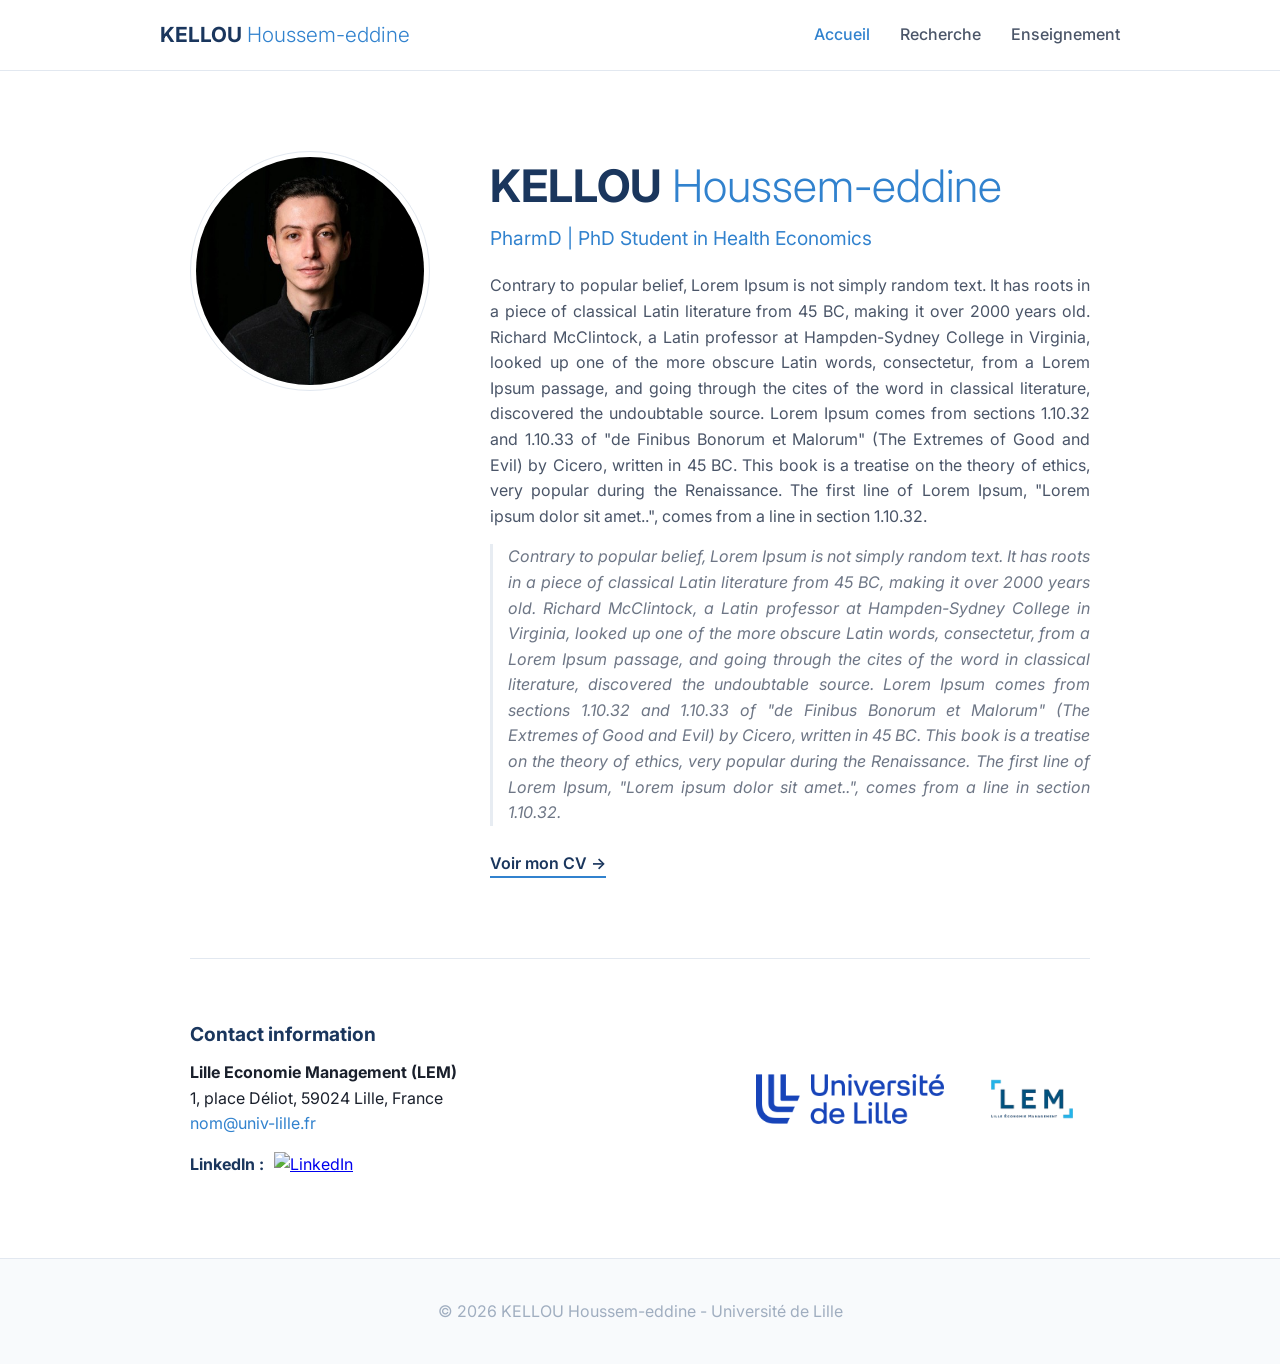
==== index.html @ 93b6d46b "mise en marche du siteweb" ====
<!DOCTYPE html>
<html lang="fr">
<head>
    <meta charset="UTF-8">
    <meta name="viewport" content="width=device-width, initial-scale=1.0">
    <title>KELLOU Houssem-eddine</title>
    <link rel="stylesheet" href="css/style.css">
    <link href="https://fonts.googleapis.com/css2?family=Inter:wght@300;400;600&display=swap" rel="stylesheet">
</head>
<body>

    <header>
        <nav class="navbar">
            <div class="logo">KELLOU <span>Houssem-eddine</span></div>
            <ul class="nav-links">
                <li><a href="index.html" class="active">Accueil</a></li>
                <li><a href="#">Recherche</a></li>
                <li><a href="#">Enseignement</a></li>
            </ul>
            <div class="burger">
                <div class="line1">Contrary to popular belief, Lorem Ipsum is not simply random text.
                It has roots in a piece of classical Latin literature from 45 BC, making it over 2000 years old. Richard McClintock,
                a Latin professor at Hampden-Sydney College in Virginia, looked up one of the more obscure Latin words,</div>
                <div class="line2"> a Latin professor at Hampden-Sydney College in Virginia, looked up one of the more obscure Latin words,
                consectetur, from a Lorem Ipsum passage, and going through the cites of the word in classical literature,
                discovered the undoubtab</div>
                <div class="line3">very popular during the Renaissance. The first line of Lorem Ipsum, "Lorem ipsum dolor sit amet..", 
                comes from a line in section 1.10.32.</div>
            </div>
        </nav>
    </header>

<main>
    <section class="about">
        <img src="assets/Houssem.jpg" alt="KELLOU Houssem-eddine" class="profile-pic">
        <div class="intro">
            <h1>KELLOU <span>Houssem-eddine</span></h1>
            <p class="role">PharmD | PhD Student in Health Economics</p>
            <p class="text">
                Contrary to popular belief, Lorem Ipsum is not simply random text.
                It has roots in a piece of classical Latin literature from 45 BC, making it over 2000 years old. Richard McClintock,
                a Latin professor at Hampden-Sydney College in Virginia, looked up one of the more obscure Latin words,
                consectetur, from a Lorem Ipsum passage, and going through the cites of the word in classical literature,
                discovered the undoubtable source. Lorem Ipsum comes from sections 1.10.32 and 1.10.33 of "de Finibus Bonorum et Malorum" 
                (The Extremes of Good and Evil) by Cicero, written in 45 BC. This book is a treatise on the theory of ethics, 
                very popular during the Renaissance. The first line of Lorem Ipsum, "Lorem ipsum dolor sit amet..", 
                comes from a line in section 1.10.32.
            </p>
            <p class="text italic">
                Contrary to popular belief, Lorem Ipsum is not simply random text.
                It has roots in a piece of classical Latin literature from 45 BC, making it over 2000 years old. Richard McClintock,
                a Latin professor at Hampden-Sydney College in Virginia, looked up one of the more obscure Latin words,
                consectetur, from a Lorem Ipsum passage, and going through the cites of the word in classical literature,
                discovered the undoubtable source. Lorem Ipsum comes from sections 1.10.32 and 1.10.33 of "de Finibus Bonorum et Malorum" 
                (The Extremes of Good and Evil) by Cicero, written in 45 BC. This book is a treatise on the theory of ethics, 
                very popular during the Renaissance. The first line of Lorem Ipsum, "Lorem ipsum dolor sit amet..", 
                comes from a line in section 1.10.32.
            </p>
            <a href="assets/cv.pdf" class="cv-link">Voir mon CV →</a>
        </div>
    </section>

    <section class="contact">
        <div class="info">
            <div class="contact-header">
                <h3>Contact information</h3>
            </div>
            <p><strong>Lille Economie Management (LEM)</strong></p>
            <p>1, place Déliot, 59024 Lille, France</p>
            <a href="mailto:nom@univ-lille.fr" class="email-link">nom@univ-lille.fr</a>
            
            <div class="socials">
                <h3>LinkedIn :</h3>
                <a href="https://www.linkedin.com/in/TON_PROFIL" target="_blank" class="linkedin-icon">
                    <img src="https://cdn-icons-png.flaticon.com/512/174/174857.png" alt="LinkedIn">
                </a>
            </div>
        </div>

        <div class="logos">
            <img src="assets/logo-universite-lille.png" alt="Logo Univ">
            <img src="assets/LEM_logo-removebg-preview.png" alt="Logo Labo">
        </div>
    </section>
</main> 

    <footer>
        <p>&copy; 2026 KELLOU Houssem-eddine - Université de Lille</p>
    </footer>

    <script src="js/script.js"></script>
</body>
</html>
---- css/style.css ----
:root {
    --univ-blue: #1a365d;
    --soft-blue: #3182ce;
    --text-main: #1a202c;
    --text-muted: #4a5568;
    --border: #e2e8f0;
}

* {
    margin: 0;
    padding: 0;
    box-sizing: border-box;
}

body {
    font-family: 'Inter', sans-serif;
    color: var(--text-main);
    line-height: 1.6;
    display: flex;
    flex-direction: column;
    min-height: 100vh;
}

header {
    background: white;
    border-bottom: 1px solid var(--border);
    position: sticky;
    top: 0;
    z-index: 1000;
}

.navbar {
    max-width: 1000px;
    margin: 0 auto;
    height: 70px;
    display: flex;
    justify-content: space-between;
    align-items: center;
    padding: 0 20px;
}

.logo {
    font-size: 1.3rem;
    font-weight: 700;
    color: var(--univ-blue);
    text-decoration: none;
}

.logo span { color: var(--soft-blue); font-weight: 300; }

.nav-links {
    display: flex;
    list-style: none;
    gap: 30px;
}

.nav-links a {
    text-decoration: none;
    color: var(--text-muted);
    font-weight: 500;
    transition: 0.2s;
}

.nav-links a:hover, .nav-links a.active { color: var(--soft-blue); }

.burger { display: none; cursor: pointer; }

.burger div {
    width: 25px;
    height: 3px;
    background-color: var(--univ-blue);
    margin: 5px;
    transition: all 0.3s ease;
}

main {
    display: grid;
    grid-template-columns: 1fr minmax(auto, 900px) 1fr;
    padding: 80px 20px;
    flex: 1;
}

main > * { grid-column: 2; }

.about {
    display: flex;
    gap: 60px;
    margin-bottom: 80px;
}

.profile-pic {
    width: 240px;
    height: 240px;
    border-radius: 50%;
    border: 1px solid var(--border);
    padding: 5px;
    object-fit: cover;
    flex-shrink: 0;
}

.intro h1 { font-size: 2.8rem; color: var(--univ-blue); }
.intro h1 span { color: var(--soft-blue); font-weight: 300; }
.role { font-size: 1.2rem; color: var(--soft-blue); margin-bottom: 20px; }
.text { margin-bottom: 15px; color: var(--text-muted); text-align: justify; }
.italic { font-style: italic; opacity: 0.8; border-left: 3px solid var(--border); padding-left: 15px; }

.cv-link {
    display: inline-block;
    margin-top: 10px;
    color: var(--univ-blue);
    text-decoration: none;
    font-weight: 600;
    border-bottom: 2px solid var(--soft-blue);
}

.contact {
    display: flex;
    justify-content: space-between;
    padding-top: 60px;
    border-top: 1px solid var(--border);
}

.info h3 { font-size: 1.2rem; color: var(--univ-blue); margin-bottom: 10px; }
.email-link { color: var(--soft-blue); text-decoration: none; }

.socials { display: flex; align-items: center; gap: 10px; margin-top: 15px; }
.socials h3 { font-size: 1rem; margin: 0; }
.linkedin-icon img { height: 20px; transition: 0.3s; }
.linkedin-icon:hover img { transform: scale(1.2); }

.logos { display: flex; align-items: center; gap: 30px; }
.logos img { height: 50px; transition: 0.3s; }
.logos img:hover { transform: scale(1.1); }

footer {
    text-align: center;
    padding: 40px;
    background: #f8fafc;
    border-top: 1px solid var(--border);
    color: #a0aec0;
}

@media (max-width: 850px) {
    main { grid-template-columns: 1fr; }
    main > * { grid-column: 1; }
    .about { flex-direction: column; align-items: center; text-align: center; }
    .contact { flex-direction: column; align-items: center; gap: 40px; text-align: center; }
    
    .burger { display: block; }
    .nav-links {
        position: absolute; right: 0; top: 70px; height: 92vh; width: 60%;
        background: white; flex-direction: column; align-items: center;
        padding-top: 50px; transform: translateX(100%); transition: 0.5s;
        box-shadow: -10px 0 20px rgba(0,0,0,0.05);
    }
    .nav-active { transform: translateX(0); }
    .toggle .line1 { transform: rotate(-45deg) translate(-5px, 6px); }
    .toggle .line2 { opacity: 0; }
    .toggle .line3 { transform: rotate(45deg) translate(-5px, -6px); }
}
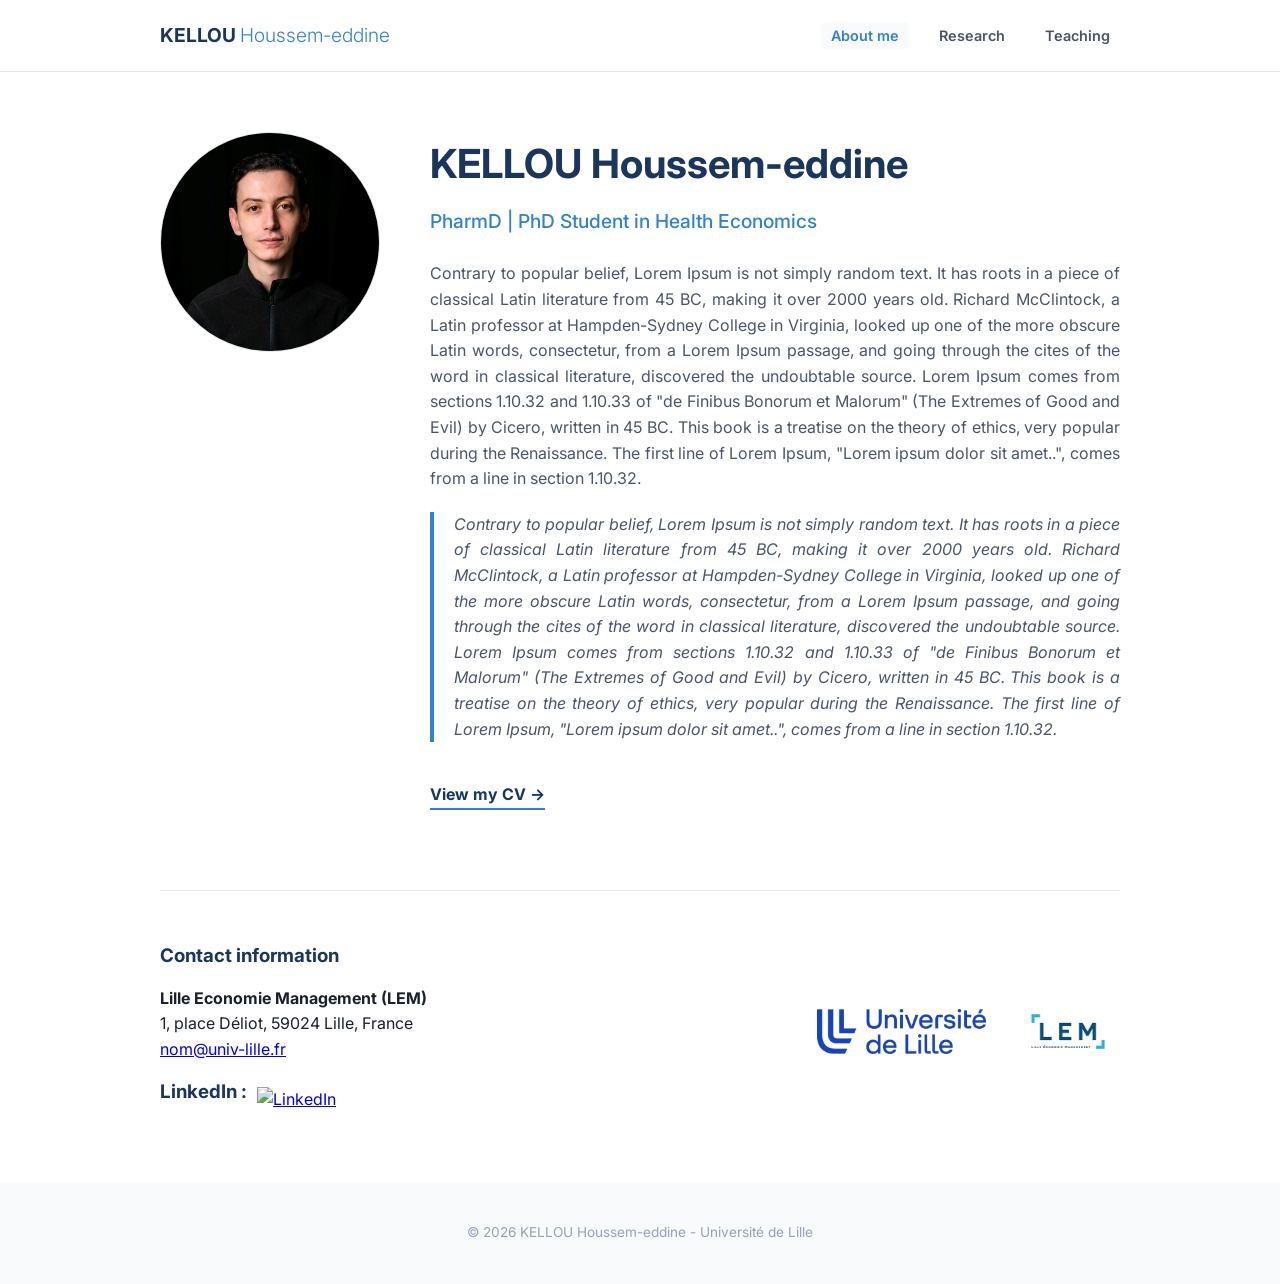
==== commit e4c08891: "feat : version without js" ====
--- a/index.html
+++ b/index.html
@@ -13,19 +13,14 @@
         <nav class="navbar">
             <div class="logo">KELLOU <span>Houssem-eddine</span></div>
             <ul class="nav-links">
-                <li><a href="index.html" class="active">Accueil</a></li>
-                <li><a href="#">Recherche</a></li>
-                <li><a href="#">Enseignement</a></li>
+                <li><a href="index.html" class="active">About me</a></li>
+                <li><a href="#">Research</a></li>
+                <li><a href="#">Teaching</a></li>
             </ul>
             <div class="burger">
-                <div class="line1">Contrary to popular belief, Lorem Ipsum is not simply random text.
-                It has roots in a piece of classical Latin literature from 45 BC, making it over 2000 years old. Richard McClintock,
-                a Latin professor at Hampden-Sydney College in Virginia, looked up one of the more obscure Latin words,</div>
-                <div class="line2"> a Latin professor at Hampden-Sydney College in Virginia, looked up one of the more obscure Latin words,
-                consectetur, from a Lorem Ipsum passage, and going through the cites of the word in classical literature,
-                discovered the undoubtab</div>
-                <div class="line3">very popular during the Renaissance. The first line of Lorem Ipsum, "Lorem ipsum dolor sit amet..", 
-                comes from a line in section 1.10.32.</div>
+                <div class="line1"></div>
+                <div class="line2"></div>
+                <div class="line3"></div>
             </div>
         </nav>
     </header>
@@ -56,7 +51,7 @@
                 very popular during the Renaissance. The first line of Lorem Ipsum, "Lorem ipsum dolor sit amet..", 
                 comes from a line in section 1.10.32.
             </p>
-            <a href="assets/cv.pdf" class="cv-link">Voir mon CV →</a>
+            <a href="assets/cv.pdf" class="cv-link">View my CV →</a>
         </div>
     </section>
 
--- a/css/style.css
+++ b/css/style.css
@@ -1,49 +1,43 @@
+/* --- VARIABLES --- */
 :root {
     --univ-blue: #1a365d;
     --soft-blue: #3182ce;
     --text-main: #1a202c;
     --text-muted: #4a5568;
     --border: #e2e8f0;
+    --bg-light: #f8fafc;
 }
 
-* {
-    margin: 0;
-    padding: 0;
-    box-sizing: border-box;
-}
+/* --- RESET & BASE --- */
+* { margin: 0; padding: 0; box-sizing: border-box; }
 
 body {
     font-family: 'Inter', sans-serif;
     color: var(--text-main);
     line-height: 1.6;
-    display: flex;
-    flex-direction: column;
-    min-height: 100vh;
+    background: white;
 }
 
+/* --- NAVIGATION SIMPLE & PROPRE --- */
 header {
+    border-bottom: 1px solid var(--border);
     background: white;
-    border-bottom: 1px solid var(--border);
-    position: sticky;
-    top: 0;
-    z-index: 1000;
 }
 
 .navbar {
     max-width: 1000px;
     margin: 0 auto;
-    height: 70px;
+    padding: 20px;
     display: flex;
     justify-content: space-between;
     align-items: center;
-    padding: 0 20px;
 }
 
-.logo {
-    font-size: 1.3rem;
-    font-weight: 700;
-    color: var(--univ-blue);
-    text-decoration: none;
+.logo { 
+    font-weight: 700; 
+    color: var(--univ-blue); 
+    text-decoration: none; 
+    font-size: 1.2rem; 
 }
 
 .logo span { color: var(--soft-blue); font-weight: 300; }
@@ -51,110 +45,123 @@
 .nav-links {
     display: flex;
     list-style: none;
-    gap: 30px;
+    gap: 20px;
 }
 
 .nav-links a {
     text-decoration: none;
     color: var(--text-muted);
-    font-weight: 500;
+    font-size: 0.9rem;
+    font-weight: 600;
+    padding: 5px 10px;
+    border-radius: 5px;
     transition: 0.2s;
 }
 
-.nav-links a:hover, .nav-links a.active { color: var(--soft-blue); }
-
-.burger { display: none; cursor: pointer; }
-
-.burger div {
-    width: 25px;
-    height: 3px;
-    background-color: var(--univ-blue);
-    margin: 5px;
-    transition: all 0.3s ease;
+.nav-links a:hover, .nav-links a.active {
+    background: var(--bg-light);
+    color: var(--soft-blue);
 }
 
+/* Cache le bouton burger inutile maintenant */
+.burger { display: none; }
+
+/* --- CONTENU PRINCIPAL --- */
 main {
-    display: grid;
-    grid-template-columns: 1fr minmax(auto, 900px) 1fr;
-    padding: 80px 20px;
-    flex: 1;
+    max-width: 1000px;
+    margin: 0 auto;
+    padding: 60px 20px;
 }
-
-main > * { grid-column: 2; }
 
 .about {
     display: flex;
-    gap: 60px;
+    gap: 50px;
+    align-items: flex-start;
     margin-bottom: 80px;
 }
 
 .profile-pic {
-    width: 240px;
-    height: 240px;
+    width: 220px;
+    height: 220px;
     border-radius: 50%;
+    object-fit: cover;
     border: 1px solid var(--border);
-    padding: 5px;
-    object-fit: cover;
     flex-shrink: 0;
 }
 
-.intro h1 { font-size: 2.8rem; color: var(--univ-blue); }
-.intro h1 span { color: var(--soft-blue); font-weight: 300; }
-.role { font-size: 1.2rem; color: var(--soft-blue); margin-bottom: 20px; }
-.text { margin-bottom: 15px; color: var(--text-muted); text-align: justify; }
-.italic { font-style: italic; opacity: 0.8; border-left: 3px solid var(--border); padding-left: 15px; }
+.intro h1 { font-size: 2.5rem; color: var(--univ-blue); margin-bottom: 10px; }
+.role { color: var(--soft-blue); font-weight: 500; font-size: 1.2rem; margin-bottom: 25px; }
+.text { margin-bottom: 20px; text-align: justify; color: var(--text-muted); }
+.italic { 
+    font-style: italic; 
+    border-left: 4px solid var(--soft-blue); 
+    padding-left: 20px; 
+    color: var(--text-muted);
+}
 
 .cv-link {
     display: inline-block;
-    margin-top: 10px;
+    margin-top: 20px;
     color: var(--univ-blue);
+    font-weight: 700;
     text-decoration: none;
-    font-weight: 600;
     border-bottom: 2px solid var(--soft-blue);
 }
 
+/* --- SECTION CONTACT --- */
 .contact {
+    border-top: 1px solid var(--border);
+    padding-top: 50px;
     display: flex;
     justify-content: space-between;
-    padding-top: 60px;
-    border-top: 1px solid var(--border);
+    gap: 40px;
 }
 
-.info h3 { font-size: 1.2rem; color: var(--univ-blue); margin-bottom: 10px; }
-.email-link { color: var(--soft-blue); text-decoration: none; }
+.info h3 { margin-bottom: 15px; color: var(--univ-blue); }
+.socials { display: flex; align-items: center; gap: 10px; margin-top: 15px; }
+.socials img { height: 20px; }
 
-.socials { display: flex; align-items: center; gap: 10px; margin-top: 15px; }
-.socials h3 { font-size: 1rem; margin: 0; }
-.linkedin-icon img { height: 20px; transition: 0.3s; }
-.linkedin-icon:hover img { transform: scale(1.2); }
+.logos { display: flex; gap: 30px; align-items: center; }
+.logos img { height: 45px; }
 
-.logos { display: flex; align-items: center; gap: 30px; }
-.logos img { height: 50px; transition: 0.3s; }
-.logos img:hover { transform: scale(1.1); }
-
+/* --- FOOTER --- */
 footer {
     text-align: center;
     padding: 40px;
-    background: #f8fafc;
-    border-top: 1px solid var(--border);
-    color: #a0aec0;
+    background: var(--bg-light);
+    color: #94a3b8;
+    font-size: 0.85rem;
 }
 
-@media (max-width: 850px) {
-    main { grid-template-columns: 1fr; }
-    main > * { grid-column: 1; }
-    .about { flex-direction: column; align-items: center; text-align: center; }
-    .contact { flex-direction: column; align-items: center; gap: 40px; text-align: center; }
-    
-    .burger { display: block; }
+/* --- MOBILE (Design ultra-stable) --- */
+@media (max-width: 768px) {
+    .navbar {
+        flex-direction: column; /* Nom en haut, menu en dessous */
+        gap: 15px;
+    }
+
     .nav-links {
-        position: absolute; right: 0; top: 70px; height: 92vh; width: 60%;
-        background: white; flex-direction: column; align-items: center;
-        padding-top: 50px; transform: translateX(100%); transition: 0.5s;
-        box-shadow: -10px 0 20px rgba(0,0,0,0.05);
+        background: var(--bg-light);
+        padding: 5px;
+        border-radius: 8px;
+        width: 100%;
+        justify-content: center; /* Centre les liens sur mobile */
     }
-    .nav-active { transform: translateX(0); }
-    .toggle .line1 { transform: rotate(-45deg) translate(-5px, 6px); }
-    .toggle .line2 { opacity: 0; }
-    .toggle .line3 { transform: rotate(45deg) translate(-5px, -6px); }
+
+    .nav-links a {
+        font-size: 0.85rem;
+        padding: 8px 12px;
+    }
+
+    .about {
+        flex-direction: column;
+        align-items: center;
+        text-align: center;
+    }
+
+    .contact {
+        flex-direction: column;
+        text-align: center;
+        align-items: center;
+    }
 }
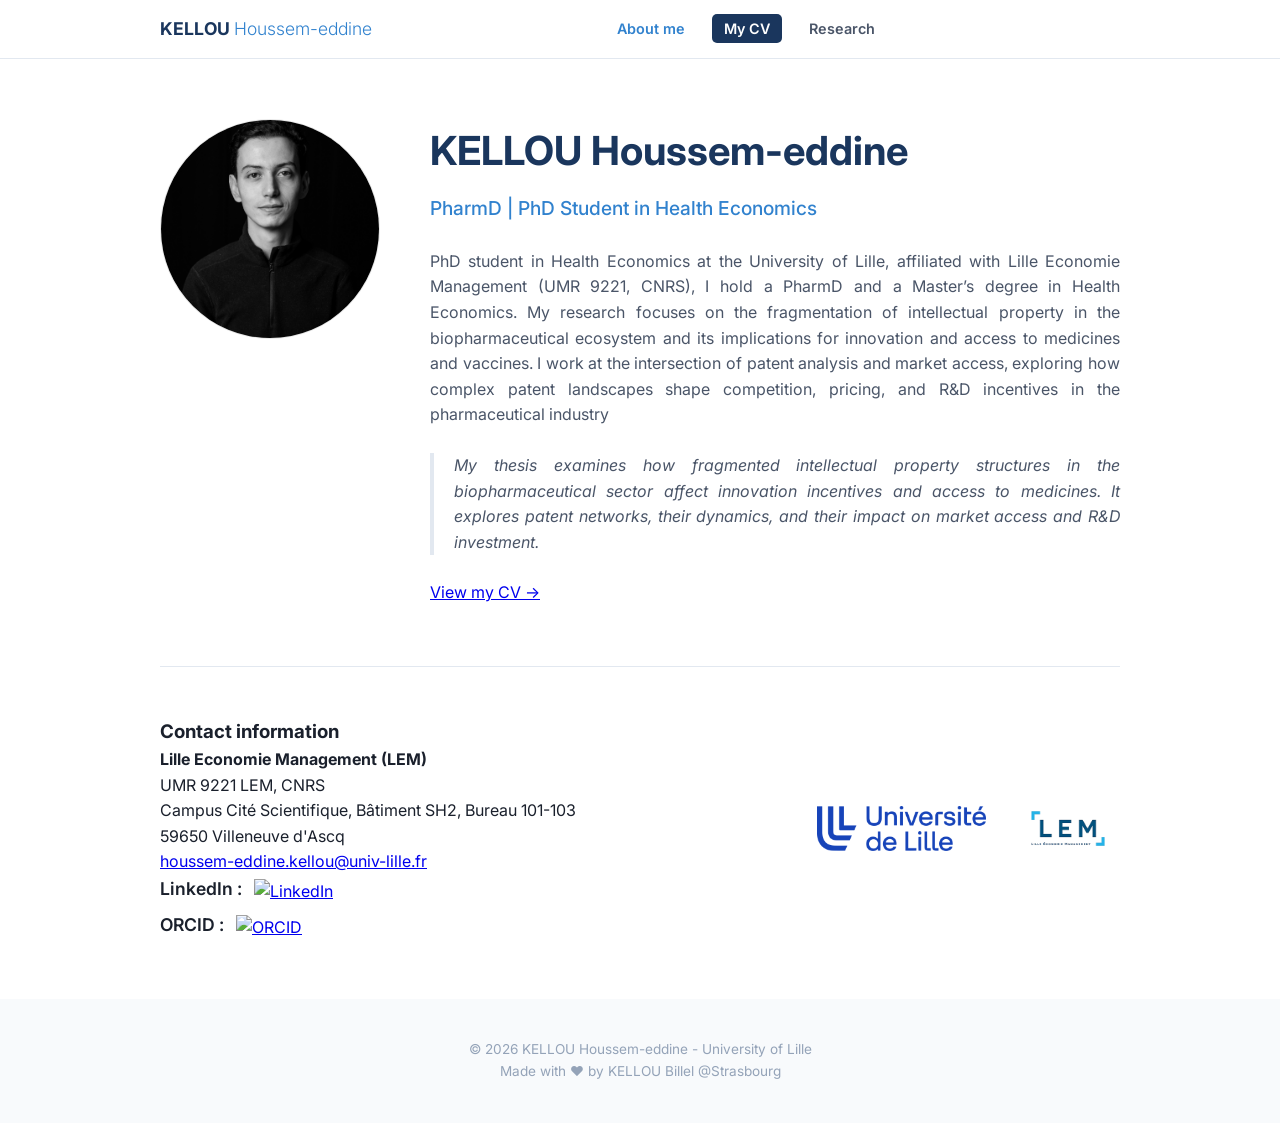
==== commit 3c8be21c: "feat : photo:hover noir et blanc/couleurs" ====
--- a/index.html
+++ b/index.html
@@ -14,8 +14,8 @@
             <div class="logo">KELLOU <span>Houssem-eddine</span></div>
             <ul class="nav-links">
                 <li><a href="index.html" class="active">About me</a></li>
+                <li><a href="assets/cv.pdf" class="cv-link">My CV</a></li>
                 <li><a href="#">Research</a></li>
-                <li><a href="#">Teaching</a></li>
             </ul>
             <div class="burger">
                 <div class="line1"></div>
@@ -27,29 +27,15 @@
 
 <main>
     <section class="about">
-        <img src="assets/Houssem.jpg" alt="KELLOU Houssem-eddine" class="profile-pic">
+        <img src="assets/FASEST38.4.jpg" alt="KELLOU Houssem-eddine" class="profile-pic">
         <div class="intro">
             <h1>KELLOU <span>Houssem-eddine</span></h1>
             <p class="role">PharmD | PhD Student in Health Economics</p>
             <p class="text">
-                Contrary to popular belief, Lorem Ipsum is not simply random text.
-                It has roots in a piece of classical Latin literature from 45 BC, making it over 2000 years old. Richard McClintock,
-                a Latin professor at Hampden-Sydney College in Virginia, looked up one of the more obscure Latin words,
-                consectetur, from a Lorem Ipsum passage, and going through the cites of the word in classical literature,
-                discovered the undoubtable source. Lorem Ipsum comes from sections 1.10.32 and 1.10.33 of "de Finibus Bonorum et Malorum" 
-                (The Extremes of Good and Evil) by Cicero, written in 45 BC. This book is a treatise on the theory of ethics, 
-                very popular during the Renaissance. The first line of Lorem Ipsum, "Lorem ipsum dolor sit amet..", 
-                comes from a line in section 1.10.32.
+                PhD student in Health Economics at the University of Lille, affiliated with Lille Economie Management (UMR 9221, CNRS), I hold a PharmD and a Master’s degree in Health Economics. My research focuses on the fragmentation of intellectual property in the biopharmaceutical ecosystem and its implications for innovation and access to medicines and vaccines. I work at the intersection of patent analysis and market access, exploring how complex patent landscapes shape competition, pricing, and R&D incentives in the pharmaceutical industry
             </p>
             <p class="text italic">
-                Contrary to popular belief, Lorem Ipsum is not simply random text.
-                It has roots in a piece of classical Latin literature from 45 BC, making it over 2000 years old. Richard McClintock,
-                a Latin professor at Hampden-Sydney College in Virginia, looked up one of the more obscure Latin words,
-                consectetur, from a Lorem Ipsum passage, and going through the cites of the word in classical literature,
-                discovered the undoubtable source. Lorem Ipsum comes from sections 1.10.32 and 1.10.33 of "de Finibus Bonorum et Malorum" 
-                (The Extremes of Good and Evil) by Cicero, written in 45 BC. This book is a treatise on the theory of ethics, 
-                very popular during the Renaissance. The first line of Lorem Ipsum, "Lorem ipsum dolor sit amet..", 
-                comes from a line in section 1.10.32.
+                My thesis examines how fragmented intellectual property structures in the biopharmaceutical sector affect innovation incentives and access to medicines. It explores patent networks, their dynamics, and their impact on market access and R&D investment.
             </p>
             <a href="assets/cv.pdf" class="cv-link">View my CV →</a>
         </div>
@@ -61,14 +47,27 @@
                 <h3>Contact information</h3>
             </div>
             <p><strong>Lille Economie Management (LEM)</strong></p>
-            <p>1, place Déliot, 59024 Lille, France</p>
-            <a href="mailto:nom@univ-lille.fr" class="email-link">nom@univ-lille.fr</a>
+            <p>UMR 9221 LEM, CNRS<br>
+                Campus Cité Scientifique, Bâtiment SH2, Bureau 101-103 <br>
+                59650 Villeneuve d'Ascq</p>
+            <a href="mailto:houssem-eddine.kellou@univ-lille.fr" class="email-link">houssem-eddine.kellou@univ-lille.fr</a>
             
-            <div class="socials">
-                <h3>LinkedIn :</h3>
-                <a href="https://www.linkedin.com/in/TON_PROFIL" target="_blank" class="linkedin-icon">
-                    <img src="https://cdn-icons-png.flaticon.com/512/174/174857.png" alt="LinkedIn">
-                </a>
+            <div class="social-links">
+    
+            <div class="social-item">
+                    <span class="social-label">LinkedIn :</span>
+                    <a href="https://www.linkedin.com/in/TON_PROFIL" target="_blank" class="linkedin-icon">
+                        <img src="https://cdn-icons-png.flaticon.com/512/174/174857.png" alt="LinkedIn">
+                    </a>
+                </div>
+
+                <div class="social-item">
+                    <span class="social-label">ORCID :</span>
+                    <a href="https://orcid.org/0000-0000-0000-0000" target="_blank" class="orcid-icon">
+                        <img src="https://orcid.org/assets/vectors/orcid.logo.icon.svg" alt="ORCID">
+                    </a>
+                </div>
+
             </div>
         </div>
 
@@ -80,7 +79,8 @@
 </main> 
 
     <footer>
-        <p>&copy; 2026 KELLOU Houssem-eddine - Université de Lille</p>
+        <p>&copy; 2026 KELLOU Houssem-eddine - University of Lille</p>
+        <p>Made with ❤️ by KELLOU Billel @Strasbourg</p>
     </footer>
 
     <script src="js/script.js"></script>
--- a/css/style.css
+++ b/css/style.css
@@ -1,4 +1,3 @@
-/* --- VARIABLES --- */
 :root {
     --univ-blue: #1a365d;
     --soft-blue: #3182ce;
@@ -8,7 +7,6 @@
     --bg-light: #f8fafc;
 }
 
-/* --- RESET & BASE --- */
 * { margin: 0; padding: 0; box-sizing: border-box; }
 
 body {
@@ -18,16 +16,16 @@
     background: white;
 }
 
-/* --- NAVIGATION SIMPLE & PROPRE --- */
 header {
     border-bottom: 1px solid var(--border);
     background: white;
+    padding: 15px 0;
 }
 
 .navbar {
     max-width: 1000px;
     margin: 0 auto;
-    padding: 20px;
+    padding: 0 20px;
     display: flex;
     justify-content: space-between;
     align-items: center;
@@ -37,7 +35,7 @@
     font-weight: 700; 
     color: var(--univ-blue); 
     text-decoration: none; 
-    font-size: 1.2rem; 
+    font-size: 1.1rem; 
 }
 
 .logo span { color: var(--soft-blue); font-weight: 300; }
@@ -45,7 +43,8 @@
 .nav-links {
     display: flex;
     list-style: none;
-    gap: 20px;
+    gap: 15px;
+    align-items: center;
 }
 
 .nav-links a {
@@ -53,20 +52,24 @@
     color: var(--text-muted);
     font-size: 0.9rem;
     font-weight: 600;
-    padding: 5px 10px;
-    border-radius: 5px;
+    padding: 6px 12px;
     transition: 0.2s;
 }
 
 .nav-links a:hover, .nav-links a.active {
-    background: var(--bg-light);
     color: var(--soft-blue);
 }
 
-/* Cache le bouton burger inutile maintenant */
-.burger { display: none; }
+.nav-links .cv-link {
+    background: var(--univ-blue);
+    color: white !important;
+    border-radius: 5px;
+}
 
-/* --- CONTENU PRINCIPAL --- */
+.nav-links .cv-link:hover {
+    background: var(--soft-blue);
+}
+
 main {
     max-width: 1000px;
     margin: 0 auto;
@@ -77,7 +80,7 @@
     display: flex;
     gap: 50px;
     align-items: flex-start;
-    margin-bottom: 80px;
+    margin-bottom: 60px;
 }
 
 .profile-pic {
@@ -87,28 +90,27 @@
     object-fit: cover;
     border: 1px solid var(--border);
     flex-shrink: 0;
+    filter: grayscale(100%);
+    transition: filter 0.5s ease-in-out, transform 0.3s ease;
+}
+
+.profile-pic:hover {
+    filter: grayscale(0%);
+    transform: scale(1.03); 
 }
 
 .intro h1 { font-size: 2.5rem; color: var(--univ-blue); margin-bottom: 10px; }
 .role { color: var(--soft-blue); font-weight: 500; font-size: 1.2rem; margin-bottom: 25px; }
 .text { margin-bottom: 20px; text-align: justify; color: var(--text-muted); }
-.italic { 
-    font-style: italic; 
-    border-left: 4px solid var(--soft-blue); 
-    padding-left: 20px; 
-    color: var(--text-muted);
+
+.text.italic {
+    font-style: italic;
+    border-left: 4px solid var(--border); 
+    padding-left: 20px;                  
+    margin: 25px 0;
+    display: block;                      
 }
 
-.cv-link {
-    display: inline-block;
-    margin-top: 20px;
-    color: var(--univ-blue);
-    font-weight: 700;
-    text-decoration: none;
-    border-bottom: 2px solid var(--soft-blue);
-}
-
-/* --- SECTION CONTACT --- */
 .contact {
     border-top: 1px solid var(--border);
     padding-top: 50px;
@@ -117,14 +119,41 @@
     gap: 40px;
 }
 
-.info h3 { margin-bottom: 15px; color: var(--univ-blue); }
-.socials { display: flex; align-items: center; gap: 10px; margin-top: 15px; }
-.socials img { height: 20px; }
+.social-links {
+    display: flex;
+    flex-direction: column;
+    gap: 8px;
+}
+
+.social-item {
+    display: flex;
+    align-items: center;
+    gap: 12px;
+}
+
+.social-label {
+    font-size: 1.1rem;
+    font-weight: 600;
+    color: var(--text-main);
+    min-width: 40px;
+}
+
+.linkedin-icon img, 
+.orcid-icon img {
+    height: 20px;
+    width: auto;
+    display: block;
+    transition: transform 0.3s ease;
+}
+
+.linkedin-icon:hover img, 
+.orcid-icon:hover img {
+    transform: scale(1.15);
+}
 
 .logos { display: flex; gap: 30px; align-items: center; }
 .logos img { height: 45px; }
 
-/* --- FOOTER --- */
 footer {
     text-align: center;
     padding: 40px;
@@ -133,24 +162,22 @@
     font-size: 0.85rem;
 }
 
-/* --- MOBILE (Design ultra-stable) --- */
 @media (max-width: 768px) {
     .navbar {
-        flex-direction: column; /* Nom en haut, menu en dessous */
+        flex-direction: column;
+        text-align: center;
         gap: 15px;
     }
 
     .nav-links {
-        background: var(--bg-light);
-        padding: 5px;
-        border-radius: 8px;
-        width: 100%;
-        justify-content: center; /* Centre les liens sur mobile */
+        flex-wrap: wrap;
+        justify-content: center;
+        gap: 5px;
     }
 
     .nav-links a {
-        font-size: 0.85rem;
-        padding: 8px 12px;
+        font-size: 0.8rem;
+        padding: 5px 8px;
     }
 
     .about {
@@ -161,7 +188,10 @@
 
     .contact {
         flex-direction: column;
-        text-align: center;
         align-items: center;
     }
+    
+    .social-item {
+        justify-content: center;
+    }
 }
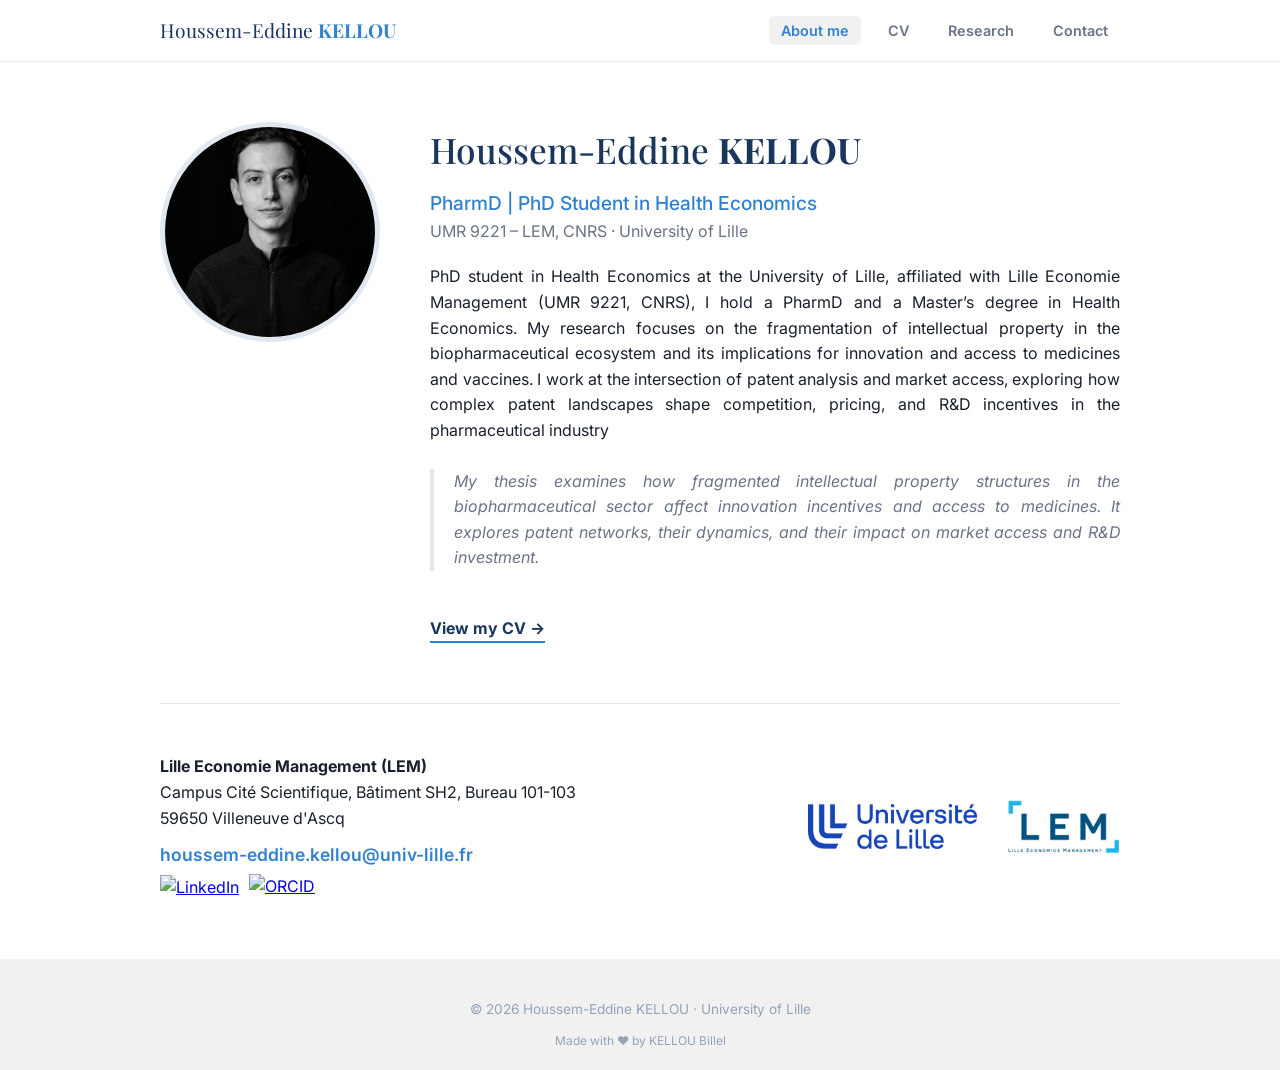
==== commit 59949ce6: "fix: about me page" ====
--- a/index.html
+++ b/index.html
@@ -11,26 +11,25 @@
 
     <header>
         <nav class="navbar">
-            <div class="logo">KELLOU <span>Houssem-eddine</span></div>
+            <div class="logo">Houssem-Eddine <span>KELLOU</span></div>
             <ul class="nav-links">
                 <li><a href="index.html" class="active">About me</a></li>
-                <li><a href="assets/cv.pdf" class="cv-link">My CV</a></li>
+                <li><a href="assets/cv.pdf">CV</a></li>
                 <li><a href="#">Research</a></li>
+                <li><a href="#">Contact</a></li>
             </ul>
-            <div class="burger">
-                <div class="line1"></div>
-                <div class="line2"></div>
-                <div class="line3"></div>
-            </div>
         </nav>
     </header>
 
 <main>
     <section class="about">
-        <img src="assets/FASEST38.4.jpg" alt="KELLOU Houssem-eddine" class="profile-pic">
+        <div class="profile-pic">
+            <img src="assets/FASEST38.4.jpg" alt="KELLOU Houssem-eddine" />
+        </div>
         <div class="intro">
-            <h1>KELLOU <span>Houssem-eddine</span></h1>
+            <h1>Houssem-Eddine <span>KELLOU</span></h1>
             <p class="role">PharmD | PhD Student in Health Economics</p>
+            <p class="affiliation">UMR 9221 – LEM, CNRS · University of Lille</p>
             <p class="text">
                 PhD student in Health Economics at the University of Lille, affiliated with Lille Economie Management (UMR 9221, CNRS), I hold a PharmD and a Master’s degree in Health Economics. My research focuses on the fragmentation of intellectual property in the biopharmaceutical ecosystem and its implications for innovation and access to medicines and vaccines. I work at the intersection of patent analysis and market access, exploring how complex patent landscapes shape competition, pricing, and R&D incentives in the pharmaceutical industry
             </p>
@@ -43,44 +42,38 @@
 
     <section class="contact">
         <div class="info">
-            <div class="contact-header">
-                <h3>Contact information</h3>
+            <div class="address">
+                <p><strong>Lille Economie Management (LEM)</strong></p>
+                <p>Campus Cité Scientifique, Bâtiment SH2, Bureau 101-103 <br>
+                    59650 Villeneuve d'Ascq
+                </p>
             </div>
-            <p><strong>Lille Economie Management (LEM)</strong></p>
-            <p>UMR 9221 LEM, CNRS<br>
-                Campus Cité Scientifique, Bâtiment SH2, Bureau 101-103 <br>
-                59650 Villeneuve d'Ascq</p>
+
             <a href="mailto:houssem-eddine.kellou@univ-lille.fr" class="email-link">houssem-eddine.kellou@univ-lille.fr</a>
             
             <div class="social-links">
-    
-            <div class="social-item">
-                    <span class="social-label">LinkedIn :</span>
-                    <a href="https://www.linkedin.com/in/TON_PROFIL" target="_blank" class="linkedin-icon">
-                        <img src="https://cdn-icons-png.flaticon.com/512/174/174857.png" alt="LinkedIn">
-                    </a>
-                </div>
 
-                <div class="social-item">
-                    <span class="social-label">ORCID :</span>
-                    <a href="https://orcid.org/0000-0000-0000-0000" target="_blank" class="orcid-icon">
-                        <img src="https://orcid.org/assets/vectors/orcid.logo.icon.svg" alt="ORCID">
-                    </a>
-                </div>
+                <a class="social-item linkedin-icon" href="https://www.linkedin.com/in/TON_PROFIL" target="_blank">
+                    <img src="https://cdn-icons-png.flaticon.com/512/174/174857.png" alt="LinkedIn">
+                </a>
+
+                <a class="social-item orcid-icon" href="https://orcid.org/0000-0000-0000-0000" target="_blank">
+                    <img src="https://orcid.org/assets/vectors/orcid.logo.icon.svg" alt="ORCID">
+                </a>
 
             </div>
         </div>
 
         <div class="logos">
-            <img src="assets/logo-universite-lille.png" alt="Logo Univ">
-            <img src="assets/LEM_logo-removebg-preview.png" alt="Logo Labo">
+            <img class="univ-logo" src="assets/logo-universite-lille.png" alt="Logo Univ">
+            <img class="lem-logo" src="assets/LEM_logo.png" alt="Logo Labo">
         </div>
     </section>
 </main> 
 
     <footer>
-        <p>&copy; 2026 KELLOU Houssem-eddine - University of Lille</p>
-        <p>Made with ❤️ by KELLOU Billel @Strasbourg</p>
+        <p>&copy; 2026 Houssem-Eddine KELLOU · University of Lille</p>
+        <p class="made-with">Made with ❤️ by KELLOU Billel</p>
     </footer>
 
     <script src="js/script.js"></script>
--- a/css/style.css
+++ b/css/style.css
@@ -1,10 +1,12 @@
+@import url('https://fonts.googleapis.com/css2?family=Playfair+Display:ital,wght@0,400..900;1,400..900&display=swap');
+
 :root {
     --univ-blue: #1a365d;
     --soft-blue: #3182ce;
     --text-main: #1a202c;
-    --text-muted: #4a5568;
+    --text-muted: #6b7386;
     --border: #e2e8f0;
-    --bg-light: #f8fafc;
+    --bg-light: #f1f1f1;
 }
 
 * { margin: 0; padding: 0; box-sizing: border-box; }
@@ -31,14 +33,14 @@
     align-items: center;
 }
 
-.logo { 
-    font-weight: 700; 
+.logo {
+    font-family: "Playfair Display", serif;
     color: var(--univ-blue); 
     text-decoration: none; 
-    font-size: 1.1rem; 
-}
-
-.logo span { color: var(--soft-blue); font-weight: 300; }
+    font-size: 1.2rem;
+}
+
+.logo span { color: var(--soft-blue); font-weight: 700; }
 
 .nav-links {
     display: flex;
@@ -54,20 +56,16 @@
     font-weight: 600;
     padding: 6px 12px;
     transition: 0.2s;
+    border-radius: 5px;
 }
 
 .nav-links a:hover, .nav-links a.active {
     color: var(--soft-blue);
 }
 
-.nav-links .cv-link {
-    background: var(--univ-blue);
-    color: white !important;
-    border-radius: 5px;
-}
-
-.nav-links .cv-link:hover {
-    background: var(--soft-blue);
+.nav-links a.active {
+    background: var(--bg-light);
+    color: var(--soft-blue);
 }
 
 main {
@@ -88,22 +86,36 @@
     height: 220px;
     border-radius: 50%;
     object-fit: cover;
-    border: 1px solid var(--border);
+    border: 5px solid var(--border);
     flex-shrink: 0;
+    transition: transform 0.3s ease;
+}
+
+.profile-pic img {
+    width: 100%;
+    height: 100%;
+    object-fit: cover;
+    border-radius: 50%;
     filter: grayscale(100%);
-    transition: filter 0.5s ease-in-out, transform 0.3s ease;
+    transition: filter 0.5s ease-in-out;
+}
+
+.profile-pic:hover img {
+    filter: grayscale(0%);
 }
 
 .profile-pic:hover {
-    filter: grayscale(0%);
     transform: scale(1.03); 
 }
 
-.intro h1 { font-size: 2.5rem; color: var(--univ-blue); margin-bottom: 10px; }
-.role { color: var(--soft-blue); font-weight: 500; font-size: 1.2rem; margin-bottom: 25px; }
-.text { margin-bottom: 20px; text-align: justify; color: var(--text-muted); }
+.intro h1 { font-family: "Playfair Display", serif; font-weight: 500; font-size: 2.2rem; color: var(--univ-blue); margin-bottom: 10px; }
+.intro span { color: var(--univ-blue); font-weight: 700; }
+.role { color: var(--soft-blue); font-weight: 500; font-size: 1.2rem; }
+.affiliation { font-size: 1rem; color: var(--text-muted); margin-bottom: 20px; }
+.text { margin-bottom: 20px; text-align: justify; color: var(--text-main); }
 
 .text.italic {
+    color: var(--text-muted);
     font-style: italic;
     border-left: 4px solid var(--border); 
     padding-left: 20px;                  
@@ -111,6 +123,15 @@
     display: block;                      
 }
 
+.cv-link {
+    display: inline-block;
+    margin-top: 20px;
+    color: var(--univ-blue);
+    font-weight: 700;
+    text-decoration: none;
+    border-bottom: 2px solid var(--soft-blue);
+}
+
 .contact {
     border-top: 1px solid var(--border);
     padding-top: 50px;
@@ -119,47 +140,56 @@
     gap: 40px;
 }
 
+.address {
+    margin-bottom: 10px;
+}
+
+.email-link {
+    color: var(--soft-blue);
+    font-weight: 600;
+    text-decoration: none;
+    font-size: 1.1rem;
+}
+
 .social-links {
     display: flex;
-    flex-direction: column;
-    gap: 8px;
-}
-
-.social-item {
-    display: flex;
     align-items: center;
-    gap: 12px;
-}
-
-.social-label {
-    font-size: 1.1rem;
-    font-weight: 600;
-    color: var(--text-main);
-    min-width: 40px;
-}
-
-.linkedin-icon img, 
-.orcid-icon img {
-    height: 20px;
+    flex-direction: row;
+    gap: 10px;
+    margin-top: 5px;
+}
+
+.social-item img {
+    height: 23px;
     width: auto;
     display: block;
     transition: transform 0.3s ease;
 }
 
-.linkedin-icon:hover img, 
-.orcid-icon:hover img {
-    transform: scale(1.15);
+.social-item img:hover {
+    transform: scale(1.05);
+}
+
+.orcid-icon img {
+    height: 25px;
 }
 
 .logos { display: flex; gap: 30px; align-items: center; }
-.logos img { height: 45px; }
+.univ-logo { height: 45px; }
+.lem-logo { height: 55px; }
 
 footer {
     text-align: center;
-    padding: 40px;
+    padding-top: 40px;
+    padding-bottom: 20px;
     background: var(--bg-light);
     color: #94a3b8;
     font-size: 0.85rem;
+}
+
+.made-with {
+    font-size: 0.75rem;
+    margin-top: 10px;
 }
 
 @media (max-width: 768px) {
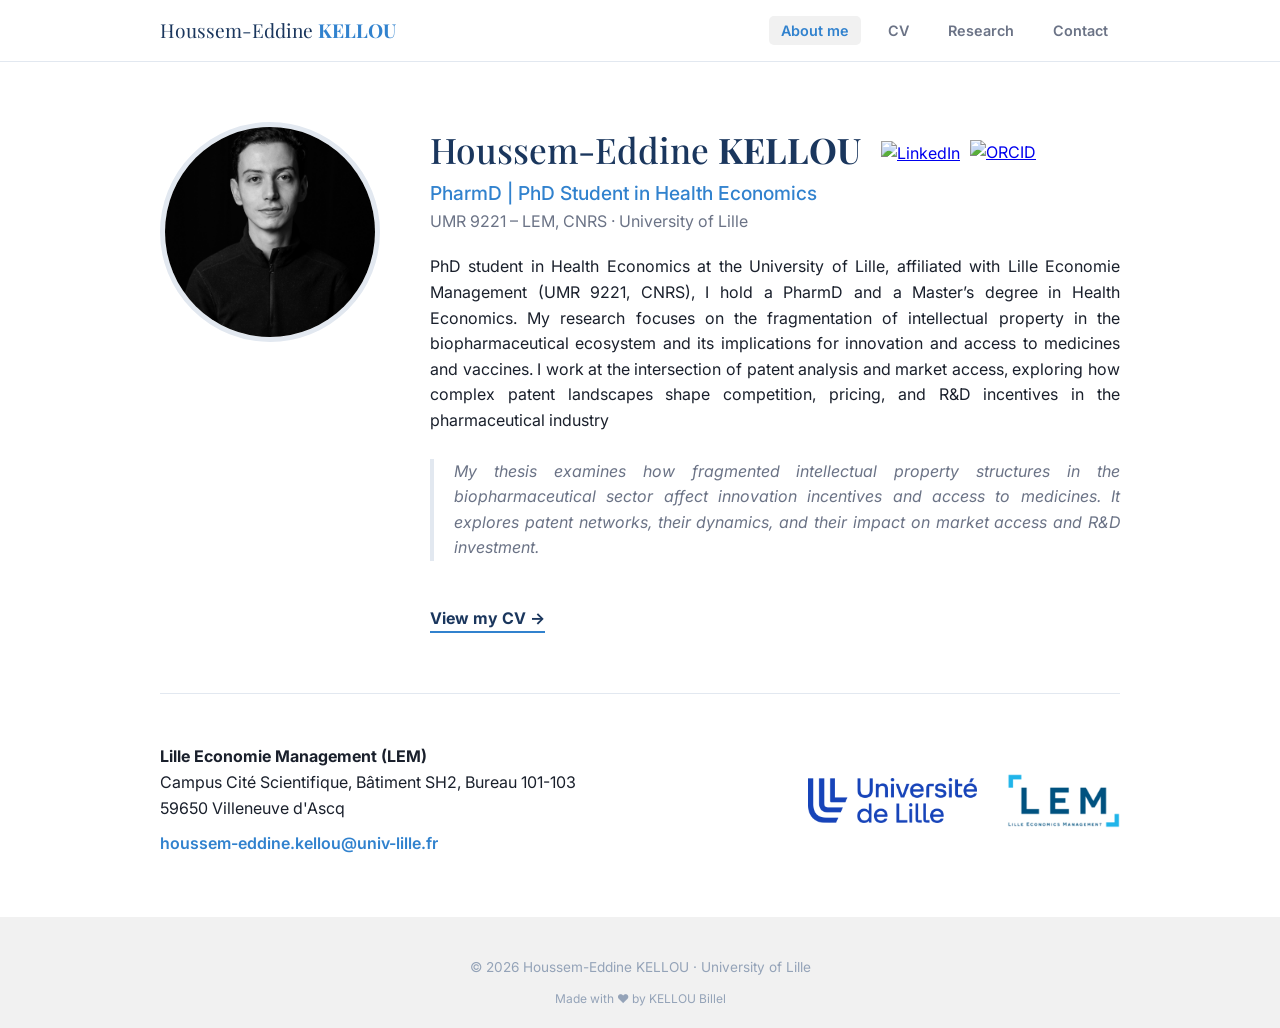
==== commit ec54aedf: "feat: move icons to top" ====
--- a/index.html
+++ b/index.html
@@ -27,7 +27,20 @@
             <img src="assets/FASEST38.4.jpg" alt="KELLOU Houssem-eddine" />
         </div>
         <div class="intro">
-            <h1>Houssem-Eddine <span>KELLOU</span></h1>
+            <div class="title">
+                <h1>Houssem-Eddine <span>KELLOU</span></h1>
+                <div class="social-links">
+
+                    <a class="social-item linkedin-icon" href="https://www.linkedin.com/in/TON_PROFIL" target="_blank">
+                        <img src="https://cdn-icons-png.flaticon.com/512/174/174857.png" alt="LinkedIn">
+                    </a>
+
+                    <a class="social-item orcid-icon" href="https://orcid.org/0000-0000-0000-0000" target="_blank">
+                        <img src="https://orcid.org/assets/vectors/orcid.logo.icon.svg" alt="ORCID">
+                    </a>
+
+                </div>
+            </div>
             <p class="role">PharmD | PhD Student in Health Economics</p>
             <p class="affiliation">UMR 9221 – LEM, CNRS · University of Lille</p>
             <p class="text">
@@ -50,18 +63,6 @@
             </div>
 
             <a href="mailto:houssem-eddine.kellou@univ-lille.fr" class="email-link">houssem-eddine.kellou@univ-lille.fr</a>
-            
-            <div class="social-links">
-
-                <a class="social-item linkedin-icon" href="https://www.linkedin.com/in/TON_PROFIL" target="_blank">
-                    <img src="https://cdn-icons-png.flaticon.com/512/174/174857.png" alt="LinkedIn">
-                </a>
-
-                <a class="social-item orcid-icon" href="https://orcid.org/0000-0000-0000-0000" target="_blank">
-                    <img src="https://orcid.org/assets/vectors/orcid.logo.icon.svg" alt="ORCID">
-                </a>
-
-            </div>
         </div>
 
         <div class="logos">
--- a/css/style.css
+++ b/css/style.css
@@ -108,8 +108,9 @@
     transform: scale(1.03); 
 }
 
-.intro h1 { font-family: "Playfair Display", serif; font-weight: 500; font-size: 2.2rem; color: var(--univ-blue); margin-bottom: 10px; }
-.intro span { color: var(--univ-blue); font-weight: 700; }
+.title { display: flex; gap: 20px; }
+.title h1 { font-family: "Playfair Display", serif; font-weight: 500; font-size: 2.2rem; color: var(--univ-blue); }
+.title span { font-weight: 700; }
 .role { color: var(--soft-blue); font-weight: 500; font-size: 1.2rem; }
 .affiliation { font-size: 1rem; color: var(--text-muted); margin-bottom: 20px; }
 .text { margin-bottom: 20px; text-align: justify; color: var(--text-main); }
@@ -148,7 +149,7 @@
     color: var(--soft-blue);
     font-weight: 600;
     text-decoration: none;
-    font-size: 1.1rem;
+    font-size: 1rem;
 }
 
 .social-links {
@@ -213,7 +214,11 @@
     .about {
         flex-direction: column;
         align-items: center;
-        text-align: center;
+    }
+
+    .title {
+        display: block;
+        margin-bottom: 10px;
     }
 
     .contact {
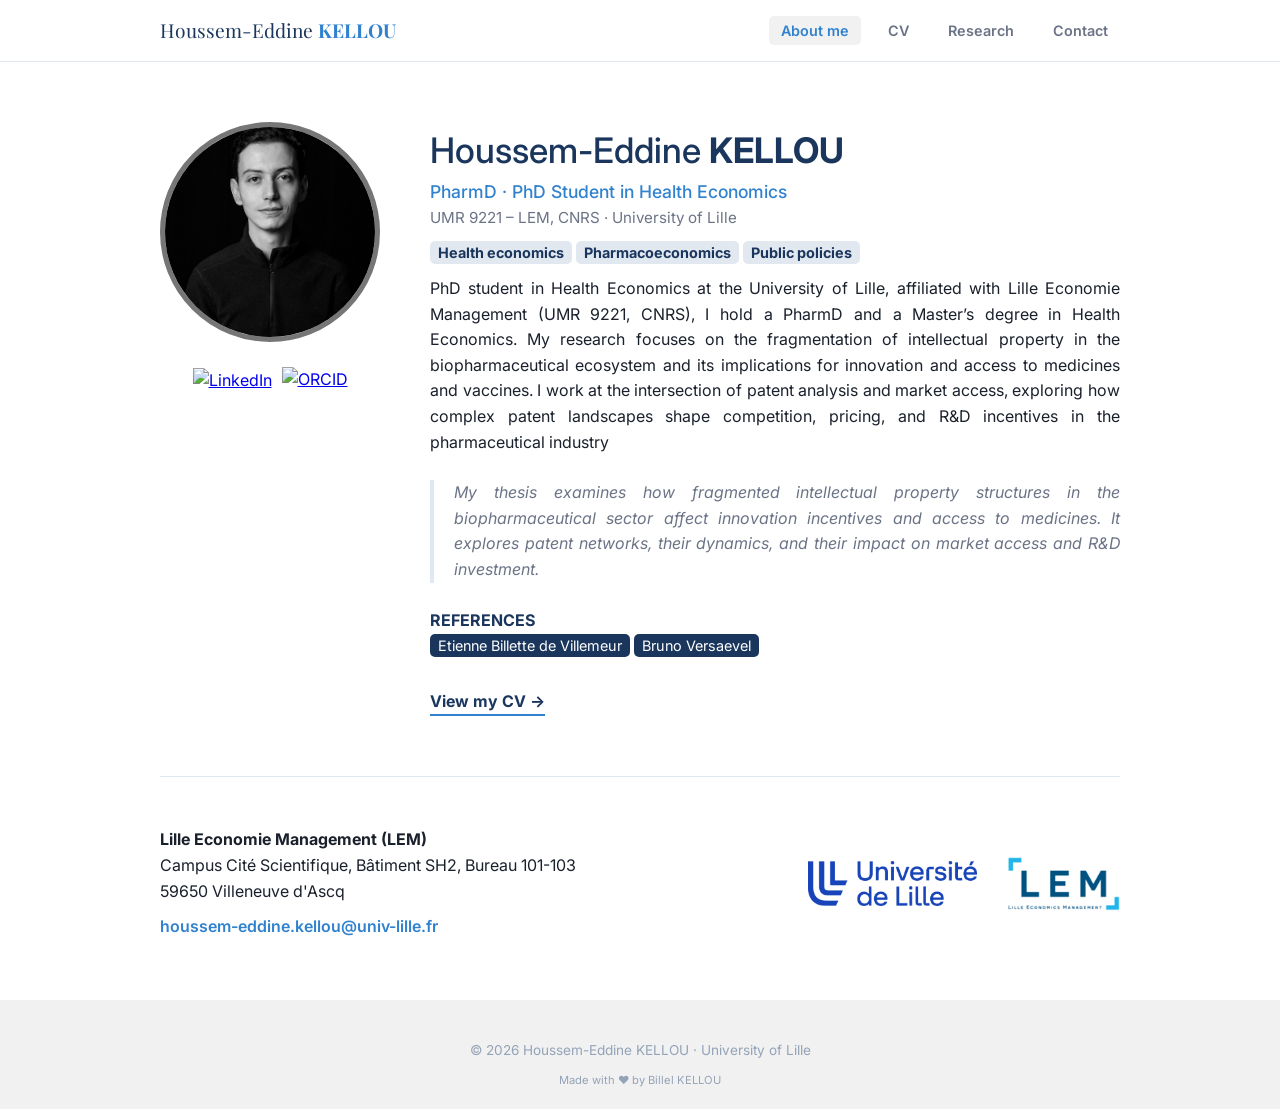
==== commit 31a3516b: "fix: about page style" ====
--- a/index.html
+++ b/index.html
@@ -23,32 +23,46 @@
 
 <main>
     <section class="about">
-        <div class="profile-pic">
-            <img src="assets/FASEST38.4.jpg" alt="KELLOU Houssem-eddine" />
+        <div class="left-container">
+            <div class="profile-pic">
+                <img src="assets/FASEST38.4.jpg" alt="KELLOU Houssem-eddine" />
+            </div>
+            <div class="social-links">
+
+                <a class="social-item linkedin-icon" href="https://www.linkedin.com/in/hkellou" target="_blank">
+                    <img src="https://cdn-icons-png.flaticon.com/512/174/174857.png" alt="LinkedIn">
+                </a>
+
+                <a class="social-item orcid-icon" href="https://orcid.org/0009-0006-7867-8956" target="_blank">
+                    <img src="https://orcid.org/assets/vectors/orcid.logo.icon.svg" alt="ORCID">
+                </a>
+
+            </div>
         </div>
         <div class="intro">
-            <div class="title">
-                <h1>Houssem-Eddine <span>KELLOU</span></h1>
-                <div class="social-links">
+            <h1>Houssem-Eddine <span>KELLOU</span></h1>
 
-                    <a class="social-item linkedin-icon" href="https://www.linkedin.com/in/TON_PROFIL" target="_blank">
-                        <img src="https://cdn-icons-png.flaticon.com/512/174/174857.png" alt="LinkedIn">
-                    </a>
+            <p class="role">PharmD · PhD Student in Health Economics</p>
+            <p class="affiliation">UMR 9221 – LEM, CNRS · University of Lille</p>
+            <p class="interests">
+                <span class="grey-item item">Health economics</span>
+                <span class="grey-item item">Pharmacoeconomics</span>
+                <span class="grey-item item">Public policies</span>
+            </p>
 
-                    <a class="social-item orcid-icon" href="https://orcid.org/0000-0000-0000-0000" target="_blank">
-                        <img src="https://orcid.org/assets/vectors/orcid.logo.icon.svg" alt="ORCID">
-                    </a>
-
-                </div>
-            </div>
-            <p class="role">PharmD | PhD Student in Health Economics</p>
-            <p class="affiliation">UMR 9221 – LEM, CNRS · University of Lille</p>
             <p class="text">
                 PhD student in Health Economics at the University of Lille, affiliated with Lille Economie Management (UMR 9221, CNRS), I hold a PharmD and a Master’s degree in Health Economics. My research focuses on the fragmentation of intellectual property in the biopharmaceutical ecosystem and its implications for innovation and access to medicines and vaccines. I work at the intersection of patent analysis and market access, exploring how complex patent landscapes shape competition, pricing, and R&D incentives in the pharmaceutical industry
             </p>
             <p class="text italic">
                 My thesis examines how fragmented intellectual property structures in the biopharmaceutical sector affect innovation incentives and access to medicines. It explores patent networks, their dynamics, and their impact on market access and R&D investment.
             </p>
+
+            <div class="references">
+                <h3>References</h3>
+                <a class="blue-item item" href="http://ebdv.free.fr" target="_blank">Etienne Billette de Villemeur</a>
+                <a class="blue-item item" href="https://scholar.google.com/citations?user=HA0r3jYAAAAJ&hl=fr" target="_blank">Bruno Versaevel</a>
+            </div>
+
             <a href="assets/cv.pdf" class="cv-link">View my CV →</a>
         </div>
     </section>
@@ -74,7 +88,7 @@
 
     <footer>
         <p>&copy; 2026 Houssem-Eddine KELLOU · University of Lille</p>
-        <p class="made-with">Made with ❤️ by KELLOU Billel</p>
+        <p class="made-with">Made with ❤️ by Billel KELLOU</p>
     </footer>
 
     <script src="js/script.js"></script>
--- a/css/style.css
+++ b/css/style.css
@@ -81,12 +81,19 @@
     margin-bottom: 60px;
 }
 
+.left-container {
+    display: flex;
+    flex-direction: column;
+    gap: 20px;
+    align-items: center;
+    justify-content: center;
+}
+
 .profile-pic {
     width: 220px;
     height: 220px;
     border-radius: 50%;
     object-fit: cover;
-    border: 5px solid var(--border);
     flex-shrink: 0;
     transition: transform 0.3s ease;
 }
@@ -98,6 +105,7 @@
     border-radius: 50%;
     filter: grayscale(100%);
     transition: filter 0.5s ease-in-out;
+    border: 5px solid var(--soft-blue);
 }
 
 .profile-pic:hover img {
@@ -108,12 +116,40 @@
     transform: scale(1.03); 
 }
 
-.title { display: flex; gap: 20px; }
-.title h1 { font-family: "Playfair Display", serif; font-weight: 500; font-size: 2.2rem; color: var(--univ-blue); }
-.title span { font-weight: 700; }
-.role { color: var(--soft-blue); font-weight: 500; font-size: 1.2rem; }
-.affiliation { font-size: 1rem; color: var(--text-muted); margin-bottom: 20px; }
+.intro h1 { font-weight: 500; font-size: 2.2rem; color: var(--univ-blue); }
+.intro span { font-weight: 700; }
+.role { color: var(--soft-blue); font-weight: 500; font-size: 1.1rem; }
+.affiliation { font-size: 0.95rem; color: var(--text-muted); margin-bottom: 10px; }
 .text { margin-bottom: 20px; text-align: justify; color: var(--text-main); }
+
+.references, .interests {
+    margin-bottom: 10px;
+}
+
+h3 { text-transform: uppercase; font-size: 1rem; color: var(--univ-blue);}
+
+.blue-item {
+    background-color: var(--univ-blue);
+    color: white;
+}
+
+.grey-item {
+    background-color: var(--border);
+    color: var(--univ-blue)
+}
+
+.item {
+    padding: 3px 8px;
+    border-radius: 5px;
+    font-size: 0.9rem;
+    text-decoration: none;
+    transition: 0.2s;
+}
+
+.item:hover {
+    font-size: 0.92rem;
+}
+
 
 .text.italic {
     color: var(--text-muted);
@@ -131,6 +167,12 @@
     font-weight: 700;
     text-decoration: none;
     border-bottom: 2px solid var(--soft-blue);
+    font-size: 1rem;
+    transition: font-size 0.3s ease;
+}
+
+.cv-link:hover {
+    font-size: 1.02rem;
 }
 
 .contact {
@@ -155,6 +197,7 @@
 .social-links {
     display: flex;
     align-items: center;
+    justify-content: center;
     flex-direction: row;
     gap: 10px;
     margin-top: 5px;
@@ -176,6 +219,12 @@
 }
 
 .logos { display: flex; gap: 30px; align-items: center; }
+.logos img {
+    transition: transform 0.3s ease;
+}
+.logos img:hover {
+    transform: scale(1.05);
+}
 .univ-logo { height: 45px; }
 .lem-logo { height: 55px; }
 
@@ -189,7 +238,7 @@
 }
 
 .made-with {
-    font-size: 0.75rem;
+    font-size: 0.7rem;
     margin-top: 10px;
 }
 
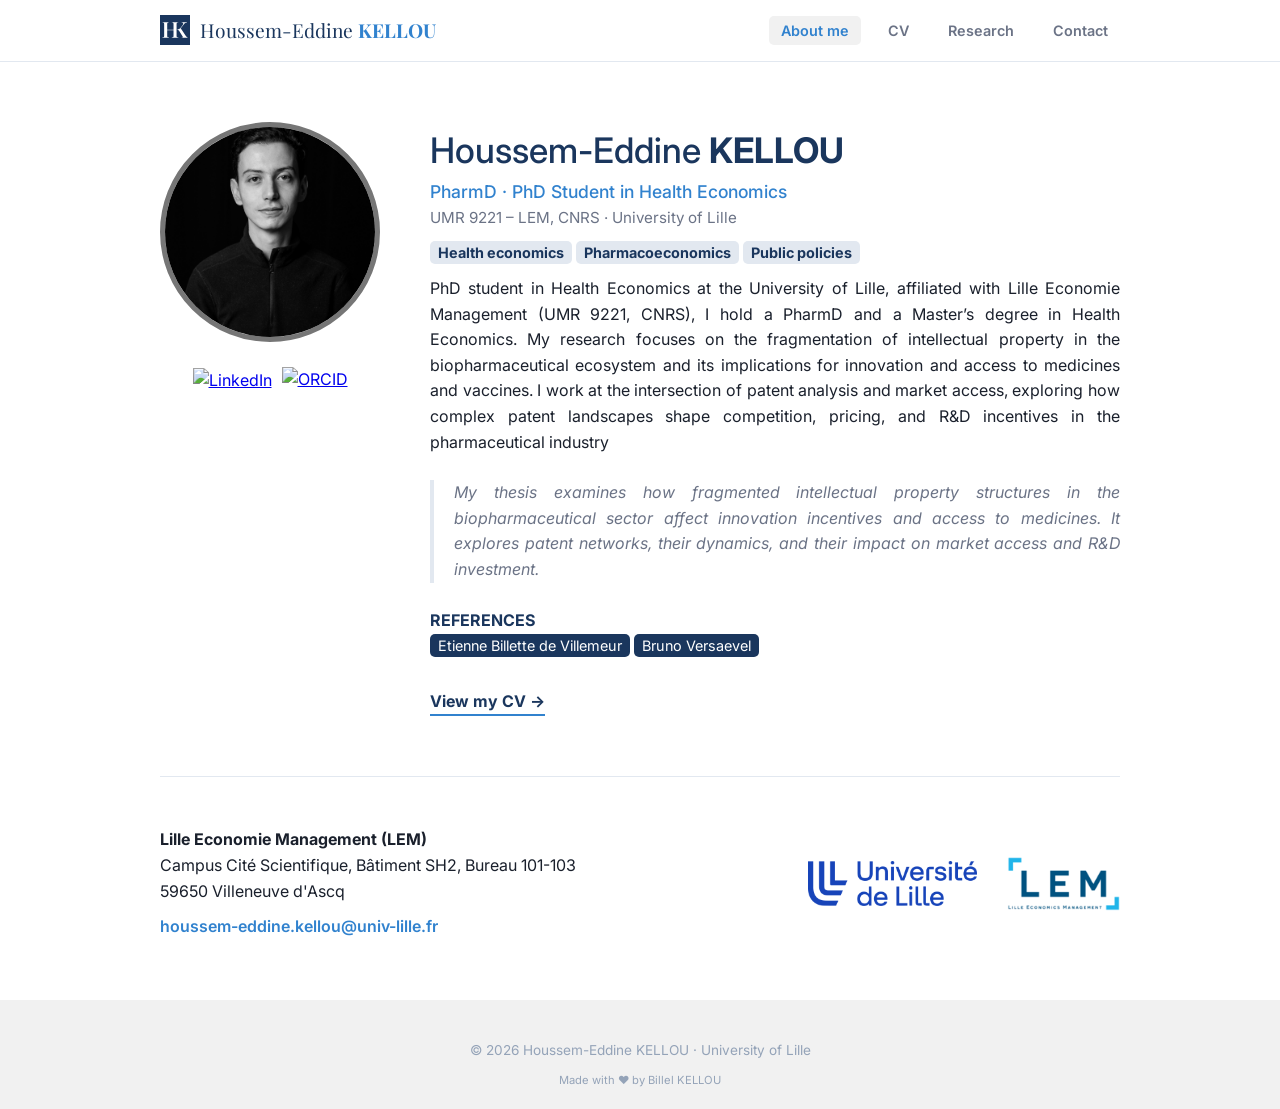
==== commit 3ae97b18: "feat: add logo & favicon" ====
--- a/index.html
+++ b/index.html
@@ -5,13 +5,17 @@
     <meta name="viewport" content="width=device-width, initial-scale=1.0">
     <title>KELLOU Houssem-eddine</title>
     <link rel="stylesheet" href="css/style.css">
+    <link rel="icon" type="image/x-icon" href="assets/logo.svg">
     <link href="https://fonts.googleapis.com/css2?family=Inter:wght@300;400;600&display=swap" rel="stylesheet">
 </head>
 <body>
 
     <header>
         <nav class="navbar">
-            <div class="logo">Houssem-Eddine <span>KELLOU</span></div>
+            <div class="logo">
+                <img src="assets/logo.svg" width="30px" />
+                <p>Houssem-Eddine <span>KELLOU</span></p>
+            </div>
             <ul class="nav-links">
                 <li><a href="index.html" class="active">About me</a></li>
                 <li><a href="assets/cv.pdf">CV</a></li>
--- a/css/style.css
+++ b/css/style.css
@@ -38,6 +38,10 @@
     color: var(--univ-blue); 
     text-decoration: none; 
     font-size: 1.2rem;
+    display: flex;
+    align-items: center;
+    justify-content: center;
+    gap: 10px;
 }
 
 .logo span { color: var(--soft-blue); font-weight: 700; }
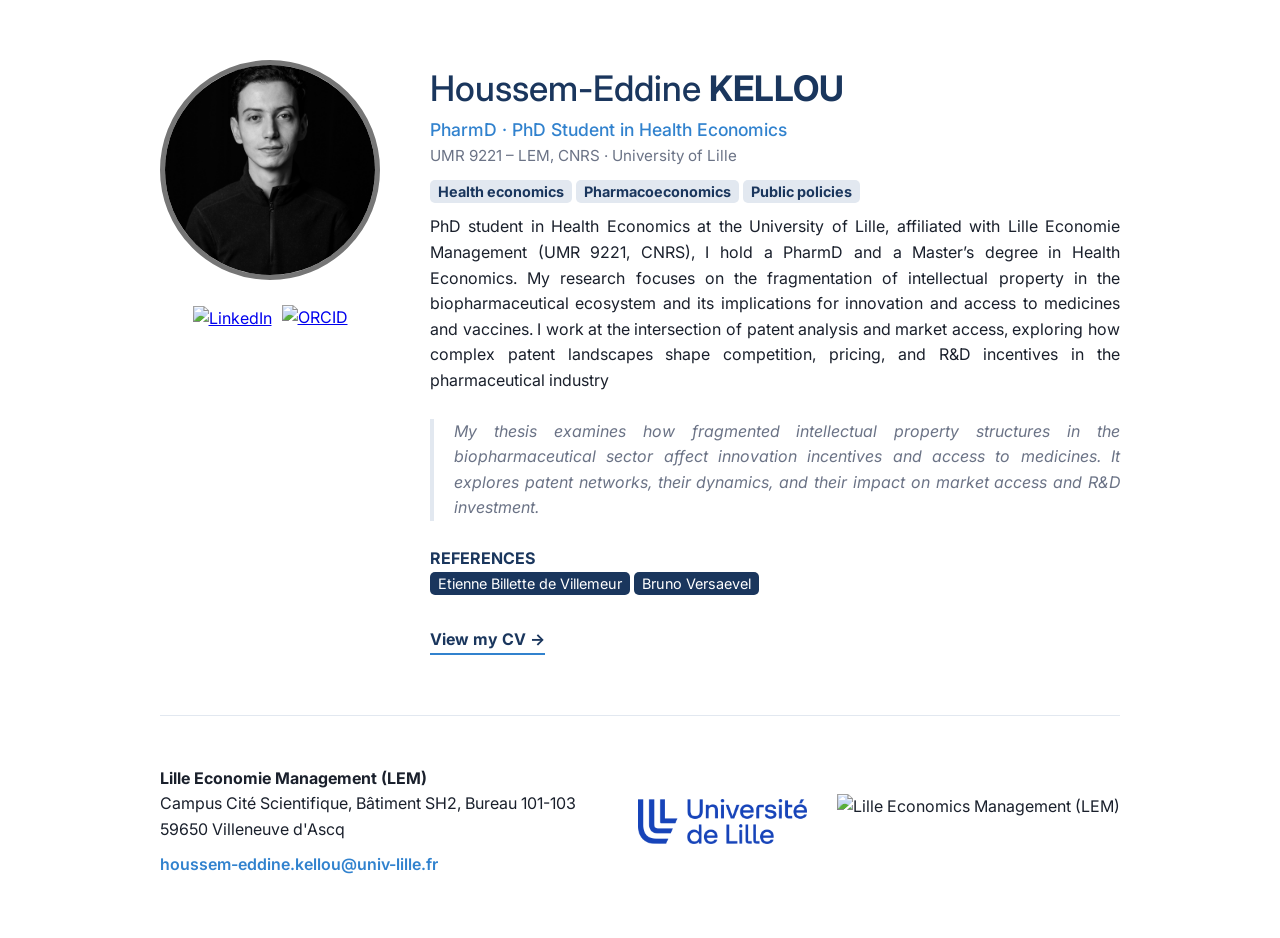
==== commit cf38d48d: "feat: add missing pages and update lem logo" ====
--- a/index.html
+++ b/index.html
@@ -1,100 +1,85 @@
- <!DOCTYPE html>
-<html lang="fr">
-<head>
-    <meta charset="UTF-8">
-    <meta name="viewport" content="width=device-width, initial-scale=1.0">
-    <title>KELLOU Houssem-eddine</title>
-    <link rel="stylesheet" href="css/style.css">
-    <link rel="icon" type="image/x-icon" href="assets/logo.svg">
-    <link href="https://fonts.googleapis.com/css2?family=Inter:wght@300;400;600&display=swap" rel="stylesheet">
-</head>
-<body>
-
-    <header>
-        <nav class="navbar">
-            <div class="logo">
-                <img src="assets/logo.svg" width="30px" />
-                <p>Houssem-Eddine <span>KELLOU</span></p>
-            </div>
-            <ul class="nav-links">
-                <li><a href="index.html" class="active">About me</a></li>
-                <li><a href="assets/cv.pdf">CV</a></li>
-                <li><a href="#">Research</a></li>
-                <li><a href="#">Contact</a></li>
-            </ul>
-        </nav>
-    </header>
-
-<main>
-    <section class="about">
-        <div class="left-container">
-            <div class="profile-pic">
-                <img src="assets/FASEST38.4.jpg" alt="KELLOU Houssem-eddine" />
-            </div>
-            <div class="social-links">
-
-                <a class="social-item linkedin-icon" href="https://www.linkedin.com/in/hkellou" target="_blank">
-                    <img src="https://cdn-icons-png.flaticon.com/512/174/174857.png" alt="LinkedIn">
-                </a>
-
-                <a class="social-item orcid-icon" href="https://orcid.org/0009-0006-7867-8956" target="_blank">
-                    <img src="https://orcid.org/assets/vectors/orcid.logo.icon.svg" alt="ORCID">
-                </a>
-
-            </div>
-        </div>
-        <div class="intro">
-            <h1>Houssem-Eddine <span>KELLOU</span></h1>
-
-            <p class="role">PharmD · PhD Student in Health Economics</p>
-            <p class="affiliation">UMR 9221 – LEM, CNRS · University of Lille</p>
-            <p class="interests">
-                <span class="grey-item item">Health economics</span>
-                <span class="grey-item item">Pharmacoeconomics</span>
-                <span class="grey-item item">Public policies</span>
-            </p>
-
-            <p class="text">
-                PhD student in Health Economics at the University of Lille, affiliated with Lille Economie Management (UMR 9221, CNRS), I hold a PharmD and a Master’s degree in Health Economics. My research focuses on the fragmentation of intellectual property in the biopharmaceutical ecosystem and its implications for innovation and access to medicines and vaccines. I work at the intersection of patent analysis and market access, exploring how complex patent landscapes shape competition, pricing, and R&D incentives in the pharmaceutical industry
-            </p>
-            <p class="text italic">
-                My thesis examines how fragmented intellectual property structures in the biopharmaceutical sector affect innovation incentives and access to medicines. It explores patent networks, their dynamics, and their impact on market access and R&D investment.
-            </p>
-
-            <div class="references">
-                <h3>References</h3>
-                <a class="blue-item item" href="http://ebdv.free.fr" target="_blank">Etienne Billette de Villemeur</a>
-                <a class="blue-item item" href="https://scholar.google.com/citations?user=HA0r3jYAAAAJ&hl=fr" target="_blank">Bruno Versaevel</a>
-            </div>
-
-            <a href="assets/cv.pdf" class="cv-link">View my CV →</a>
-        </div>
-    </section>
-
-    <section class="contact">
-        <div class="info">
-            <div class="address">
-                <p><strong>Lille Economie Management (LEM)</strong></p>
-                <p>Campus Cité Scientifique, Bâtiment SH2, Bureau 101-103 <br>
-                    59650 Villeneuve d'Ascq
-                </p>
-            </div>
-
-            <a href="mailto:houssem-eddine.kellou@univ-lille.fr" class="email-link">houssem-eddine.kellou@univ-lille.fr</a>
-        </div>
-
-        <div class="logos">
-            <img class="univ-logo" src="assets/logo-universite-lille.png" alt="Logo Univ">
-            <img class="lem-logo" src="assets/LEM_logo.png" alt="Logo Labo">
-        </div>
-    </section>
-</main> 
-
-    <footer>
-        <p>&copy; 2026 Houssem-Eddine KELLOU · University of Lille</p>
-        <p class="made-with">Made with ❤️ by Billel KELLOU</p>
-    </footer>
-
-    <script src="js/script.js"></script>
-</body>
+ <!DOCTYPE html>
+<html lang="fr">
+<head>
+    <meta charset="UTF-8">
+    <meta name="viewport" content="width=device-width, initial-scale=1.0">
+    <title>KELLOU Houssem-eddine</title>
+    <link rel="stylesheet" href="css/style.css">
+    <link rel="icon" type="image/x-icon" href="assets/logo.svg">
+    <link href="https://fonts.googleapis.com/css2?family=Inter:wght@300;400;600&display=swap" rel="stylesheet">
+    <script src="js/layout.js"></script>
+</head>
+<body>
+
+    <site-header></site-header>
+
+<main>
+    <section class="about">
+        <div class="left-container">
+            <div class="profile-pic">
+                <img src="assets/FASEST38.4.jpg" alt="KELLOU Houssem-eddine" />
+            </div>
+            <div class="social-links">
+
+                <a class="social-item linkedin-icon" href="https://www.linkedin.com/in/hkellou" target="_blank">
+                    <img src="https://cdn-icons-png.flaticon.com/512/174/174857.png" alt="LinkedIn">
+                </a>
+
+                <a class="social-item orcid-icon" href="https://orcid.org/0009-0006-7867-8956" target="_blank">
+                    <img src="https://orcid.org/assets/vectors/orcid.logo.icon.svg" alt="ORCID">
+                </a>
+
+            </div>
+        </div>
+        <div class="intro">
+            <h1>Houssem-Eddine <span>KELLOU</span></h1>
+
+            <p class="role">PharmD · PhD Student in Health Economics</p>
+            <p class="affiliation">UMR 9221 – LEM, CNRS · University of Lille</p>
+            <p class="interests">
+                <span class="grey-item item">Health economics</span>
+                <span class="grey-item item">Pharmacoeconomics</span>
+                <span class="grey-item item">Public policies</span>
+            </p>
+
+            <p class="text">
+                PhD student in Health Economics at the University of Lille, affiliated with Lille Economie Management (UMR 9221, CNRS), I hold a PharmD and a Master’s degree in Health Economics. My research focuses on the fragmentation of intellectual property in the biopharmaceutical ecosystem and its implications for innovation and access to medicines and vaccines. I work at the intersection of patent analysis and market access, exploring how complex patent landscapes shape competition, pricing, and R&D incentives in the pharmaceutical industry
+            </p>
+            <p class="text italic">
+                My thesis examines how fragmented intellectual property structures in the biopharmaceutical sector affect innovation incentives and access to medicines. It explores patent networks, their dynamics, and their impact on market access and R&D investment.
+            </p>
+
+            <div class="references">
+                <h3>References</h3>
+                <a class="blue-item item" href="http://ebdv.free.fr" target="_blank">Etienne Billette de Villemeur</a>
+                <a class="blue-item item" href="https://scholar.google.com/citations?user=HA0r3jYAAAAJ&hl=fr" target="_blank">Bruno Versaevel</a>
+            </div>
+
+            <a href="cv.html" class="cv-link">View my CV →</a>
+        </div>
+    </section>
+
+    <section class="contact">
+        <div class="info">
+            <div class="address">
+                <p><strong>Lille Economie Management (LEM)</strong></p>
+                <p>Campus Cité Scientifique, Bâtiment SH2, Bureau 101-103 <br>
+                    59650 Villeneuve d'Ascq
+                </p>
+            </div>
+
+            <a href="mailto:houssem-eddine.kellou@univ-lille.fr" class="email-link">houssem-eddine.kellou@univ-lille.fr</a>
+        </div>
+
+        <div class="logos">
+            <img class="univ-logo" src="assets/logo-universite-lille.png" alt="Logo Univ">
+            <img class="lem-logo" src="assets/logo_lem_secondary_cropped.png" alt="Lille Economics Management (LEM)">
+        </div>
+    </section>
+</main> 
+
+    <site-footer></site-footer>
+
+    <script src="js/script.js"></script>
+</body>
 </html>
--- a/css/style.css
+++ b/css/style.css
@@ -1,285 +1,506 @@
-@import url('https://fonts.googleapis.com/css2?family=Playfair+Display:ital,wght@0,400..900;1,400..900&display=swap');
-
-:root {
-    --univ-blue: #1a365d;
-    --soft-blue: #3182ce;
-    --text-main: #1a202c;
-    --text-muted: #6b7386;
-    --border: #e2e8f0;
-    --bg-light: #f1f1f1;
-}
-
-* { margin: 0; padding: 0; box-sizing: border-box; }
-
-body {
-    font-family: 'Inter', sans-serif;
-    color: var(--text-main);
-    line-height: 1.6;
-    background: white;
-}
-
-header {
-    border-bottom: 1px solid var(--border);
-    background: white;
-    padding: 15px 0;
-}
-
-.navbar {
-    max-width: 1000px;
-    margin: 0 auto;
-    padding: 0 20px;
-    display: flex;
-    justify-content: space-between;
-    align-items: center;
-}
-
-.logo {
-    font-family: "Playfair Display", serif;
-    color: var(--univ-blue); 
-    text-decoration: none; 
-    font-size: 1.2rem;
-    display: flex;
-    align-items: center;
-    justify-content: center;
-    gap: 10px;
-}
-
-.logo span { color: var(--soft-blue); font-weight: 700; }
-
-.nav-links {
-    display: flex;
-    list-style: none;
-    gap: 15px;
-    align-items: center;
-}
-
-.nav-links a {
-    text-decoration: none;
-    color: var(--text-muted);
-    font-size: 0.9rem;
-    font-weight: 600;
-    padding: 6px 12px;
-    transition: 0.2s;
-    border-radius: 5px;
-}
-
-.nav-links a:hover, .nav-links a.active {
-    color: var(--soft-blue);
-}
-
-.nav-links a.active {
-    background: var(--bg-light);
-    color: var(--soft-blue);
-}
-
-main {
-    max-width: 1000px;
-    margin: 0 auto;
-    padding: 60px 20px;
-}
-
-.about {
-    display: flex;
-    gap: 50px;
-    align-items: flex-start;
-    margin-bottom: 60px;
-}
-
-.left-container {
-    display: flex;
-    flex-direction: column;
-    gap: 20px;
-    align-items: center;
-    justify-content: center;
-}
-
-.profile-pic {
-    width: 220px;
-    height: 220px;
-    border-radius: 50%;
-    object-fit: cover;
-    flex-shrink: 0;
-    transition: transform 0.3s ease;
-}
-
-.profile-pic img {
-    width: 100%;
-    height: 100%;
-    object-fit: cover;
-    border-radius: 50%;
-    filter: grayscale(100%);
-    transition: filter 0.5s ease-in-out;
-    border: 5px solid var(--soft-blue);
-}
-
-.profile-pic:hover img {
-    filter: grayscale(0%);
-}
-
-.profile-pic:hover {
-    transform: scale(1.03); 
-}
-
-.intro h1 { font-weight: 500; font-size: 2.2rem; color: var(--univ-blue); }
-.intro span { font-weight: 700; }
-.role { color: var(--soft-blue); font-weight: 500; font-size: 1.1rem; }
-.affiliation { font-size: 0.95rem; color: var(--text-muted); margin-bottom: 10px; }
-.text { margin-bottom: 20px; text-align: justify; color: var(--text-main); }
-
-.references, .interests {
-    margin-bottom: 10px;
-}
-
-h3 { text-transform: uppercase; font-size: 1rem; color: var(--univ-blue);}
-
-.blue-item {
-    background-color: var(--univ-blue);
-    color: white;
-}
-
-.grey-item {
-    background-color: var(--border);
-    color: var(--univ-blue)
-}
-
-.item {
-    padding: 3px 8px;
-    border-radius: 5px;
-    font-size: 0.9rem;
-    text-decoration: none;
-    transition: 0.2s;
-}
-
-.item:hover {
-    font-size: 0.92rem;
-}
-
-
-.text.italic {
-    color: var(--text-muted);
-    font-style: italic;
-    border-left: 4px solid var(--border); 
-    padding-left: 20px;                  
-    margin: 25px 0;
-    display: block;                      
-}
-
-.cv-link {
-    display: inline-block;
-    margin-top: 20px;
-    color: var(--univ-blue);
-    font-weight: 700;
-    text-decoration: none;
-    border-bottom: 2px solid var(--soft-blue);
-    font-size: 1rem;
-    transition: font-size 0.3s ease;
-}
-
-.cv-link:hover {
-    font-size: 1.02rem;
-}
-
-.contact {
-    border-top: 1px solid var(--border);
-    padding-top: 50px;
-    display: flex;
-    justify-content: space-between;
-    gap: 40px;
-}
-
-.address {
-    margin-bottom: 10px;
-}
-
-.email-link {
-    color: var(--soft-blue);
-    font-weight: 600;
-    text-decoration: none;
-    font-size: 1rem;
-}
-
-.social-links {
-    display: flex;
-    align-items: center;
-    justify-content: center;
-    flex-direction: row;
-    gap: 10px;
-    margin-top: 5px;
-}
-
-.social-item img {
-    height: 23px;
-    width: auto;
-    display: block;
-    transition: transform 0.3s ease;
-}
-
-.social-item img:hover {
-    transform: scale(1.05);
-}
-
-.orcid-icon img {
-    height: 25px;
-}
-
-.logos { display: flex; gap: 30px; align-items: center; }
-.logos img {
-    transition: transform 0.3s ease;
-}
-.logos img:hover {
-    transform: scale(1.05);
-}
-.univ-logo { height: 45px; }
-.lem-logo { height: 55px; }
-
-footer {
-    text-align: center;
-    padding-top: 40px;
-    padding-bottom: 20px;
-    background: var(--bg-light);
-    color: #94a3b8;
-    font-size: 0.85rem;
-}
-
-.made-with {
-    font-size: 0.7rem;
-    margin-top: 10px;
-}
-
-@media (max-width: 768px) {
-    .navbar {
-        flex-direction: column;
-        text-align: center;
-        gap: 15px;
-    }
-
-    .nav-links {
-        flex-wrap: wrap;
-        justify-content: center;
-        gap: 5px;
-    }
-
-    .nav-links a {
-        font-size: 0.8rem;
-        padding: 5px 8px;
-    }
-
-    .about {
-        flex-direction: column;
-        align-items: center;
-    }
-
-    .title {
-        display: block;
-        margin-bottom: 10px;
-    }
-
-    .contact {
-        flex-direction: column;
-        align-items: center;
-    }
-    
-    .social-item {
-        justify-content: center;
-    }
-}+@import url('https://fonts.googleapis.com/css2?family=Playfair+Display:ital,wght@0,400..900;1,400..900&display=swap');
+
+:root {
+    --univ-blue: #1a365d;
+    --soft-blue: #3182ce;
+    --text-main: #1a202c;
+    --text-muted: #6b7386;
+    --border: #e2e8f0;
+    --bg-light: #f1f1f1;
+}
+
+* { margin: 0; padding: 0; box-sizing: border-box; }
+
+body {
+    font-family: 'Inter', sans-serif;
+    color: var(--text-main);
+    line-height: 1.6;
+    background: white;
+    min-height: 100vh;
+    display: flex;
+    flex-direction: column;
+}
+
+site-header, site-footer { display: block; }
+
+header {
+    border-bottom: 1px solid var(--border);
+    background: white;
+    padding: 15px 0;
+}
+
+.navbar {
+    max-width: 1000px;
+    margin: 0 auto;
+    padding: 0 20px;
+    display: flex;
+    justify-content: space-between;
+    align-items: center;
+}
+
+.logo {
+    font-family: "Playfair Display", serif;
+    color: var(--univ-blue); 
+    text-decoration: none; 
+    font-size: 1.2rem;
+    display: flex;
+    align-items: center;
+    justify-content: center;
+    gap: 10px;
+}
+
+.logo span { color: var(--soft-blue); font-weight: 700; }
+
+.nav-links {
+    display: flex;
+    list-style: none;
+    gap: 15px;
+    align-items: center;
+}
+
+.nav-links a {
+    text-decoration: none;
+    color: var(--text-muted);
+    font-size: 0.9rem;
+    font-weight: 600;
+    padding: 6px 12px;
+    transition: 0.2s;
+    border-radius: 5px;
+}
+
+.nav-links a:hover, .nav-links a.active {
+    color: var(--soft-blue);
+}
+
+.nav-links a.active {
+    background: var(--bg-light);
+    color: var(--soft-blue);
+}
+
+main {
+    flex: 1;
+    width: 100%;
+    max-width: 1000px;
+    margin: 0 auto;
+    padding: 60px 20px;
+}
+
+.about {
+    display: flex;
+    gap: 50px;
+    align-items: flex-start;
+    margin-bottom: 60px;
+}
+
+.left-container {
+    display: flex;
+    flex-direction: column;
+    gap: 20px;
+    align-items: center;
+    justify-content: center;
+}
+
+.profile-pic {
+    width: 220px;
+    height: 220px;
+    border-radius: 50%;
+    object-fit: cover;
+    flex-shrink: 0;
+    transition: transform 0.3s ease;
+}
+
+.profile-pic img {
+    width: 100%;
+    height: 100%;
+    object-fit: cover;
+    border-radius: 50%;
+    filter: grayscale(100%);
+    transition: filter 0.5s ease-in-out;
+    border: 5px solid var(--soft-blue);
+}
+
+.profile-pic:hover img {
+    filter: grayscale(0%);
+}
+
+.profile-pic:hover {
+    transform: scale(1.03); 
+}
+
+.intro h1 { font-weight: 500; font-size: 2.2rem; color: var(--univ-blue); }
+.intro span { font-weight: 700; }
+.role { color: var(--soft-blue); font-weight: 500; font-size: 1.1rem; }
+.affiliation { font-size: 0.95rem; color: var(--text-muted); margin-bottom: 10px; }
+.text { margin-bottom: 20px; text-align: justify; color: var(--text-main); }
+
+.references, .interests {
+    margin-bottom: 10px;
+}
+
+h3 { text-transform: uppercase; font-size: 1rem; color: var(--univ-blue);}
+
+.blue-item {
+    background-color: var(--univ-blue);
+    color: white;
+}
+
+.grey-item {
+    background-color: var(--border);
+    color: var(--univ-blue)
+}
+
+.item {
+    padding: 3px 8px;
+    border-radius: 5px;
+    font-size: 0.9rem;
+    text-decoration: none;
+    transition: 0.2s;
+}
+
+.item:hover {
+    font-size: 0.92rem;
+}
+
+
+.text.italic {
+    color: var(--text-muted);
+    font-style: italic;
+    border-left: 4px solid var(--border); 
+    padding-left: 20px;                  
+    margin: 25px 0;
+    display: block;                      
+}
+
+.cv-link {
+    display: inline-block;
+    margin-top: 20px;
+    color: var(--univ-blue);
+    font-weight: 700;
+    text-decoration: none;
+    border-bottom: 2px solid var(--soft-blue);
+    font-size: 1rem;
+    transition: font-size 0.3s ease;
+}
+
+.cv-link:hover {
+    font-size: 1.02rem;
+}
+
+.contact {
+    border-top: 1px solid var(--border);
+    padding-top: 50px;
+    display: flex;
+    justify-content: space-between;
+    gap: 40px;
+}
+
+.address {
+    margin-bottom: 10px;
+}
+
+.email-link {
+    color: var(--soft-blue);
+    font-weight: 600;
+    text-decoration: none;
+    font-size: 1rem;
+}
+
+.social-links {
+    display: flex;
+    align-items: center;
+    justify-content: center;
+    flex-direction: row;
+    gap: 10px;
+    margin-top: 5px;
+}
+
+.social-item img {
+    height: 23px;
+    width: auto;
+    display: block;
+    transition: transform 0.3s ease;
+}
+
+.social-item img:hover {
+    transform: scale(1.05);
+}
+
+.orcid-icon img {
+    height: 25px;
+}
+
+.logos { display: flex; gap: 30px; align-items: center; }
+.logos img {
+    transition: transform 0.3s ease;
+}
+.logos img:hover {
+    transform: scale(1.05);
+}
+.univ-logo { height: 45px; }
+.lem-logo { height: 55px; }
+
+footer {
+    text-align: center;
+    padding-top: 40px;
+    padding-bottom: 20px;
+    background: var(--bg-light);
+    color: #94a3b8;
+    font-size: 0.85rem;
+}
+
+.made-with {
+    font-size: 0.7rem;
+    margin-top: 10px;
+}
+
+/* ---------- Inner pages (Research, Contact) ---------- */
+
+.page-intro {
+    margin-bottom: 40px;
+}
+
+.page-intro h1 {
+    font-family: "Playfair Display", serif;
+    font-weight: 500;
+    font-size: 2.2rem;
+    color: var(--univ-blue);
+    margin-bottom: 10px;
+}
+
+.research-list {
+    display: flex;
+    flex-direction: column;
+    gap: 30px;
+}
+
+.research-card {
+    border: 1px solid var(--border);
+    border-left: 4px solid var(--soft-blue);
+    border-radius: 8px;
+    padding: 25px 30px;
+    transition: box-shadow 0.3s ease;
+}
+
+.research-card:hover {
+    box-shadow: 0 4px 20px rgba(26, 54, 93, 0.08);
+}
+
+.research-meta {
+    display: flex;
+    justify-content: space-between;
+    align-items: center;
+    margin-bottom: 12px;
+}
+
+.research-year {
+    color: var(--text-muted);
+    font-size: 0.9rem;
+    font-weight: 600;
+}
+
+.research-card h2 {
+    font-size: 1.25rem;
+    color: var(--univ-blue);
+    line-height: 1.4;
+    margin-bottom: 5px;
+}
+
+.research-card .affiliation { margin-bottom: 5px; }
+
+.supervision a { color: var(--soft-blue); text-decoration: none; font-weight: 600; }
+.supervision a:hover { text-decoration: underline; }
+
+.supervision {
+    font-size: 0.9rem;
+    color: var(--text-muted);
+    margin-bottom: 15px;
+}
+
+.research-card .text { margin-bottom: 15px; }
+
+.research-card .cv-link { margin-top: 10px; }
+
+.contact-grid {
+    display: grid;
+    grid-template-columns: repeat(3, 1fr);
+    gap: 25px;
+    margin-bottom: 50px;
+}
+
+.contact-card {
+    border: 1px solid var(--border);
+    border-radius: 8px;
+    padding: 25px;
+    display: flex;
+    flex-direction: column;
+    gap: 8px;
+    overflow-wrap: anywhere;
+}
+
+.contact-card h3 { margin-bottom: 5px; }
+
+.contact-socials {
+    display: flex;
+    flex-direction: column;
+    gap: 12px;
+}
+
+.contact-socials .social-item {
+    display: flex;
+    align-items: center;
+    gap: 10px;
+    text-decoration: none;
+    color: var(--univ-blue);
+    font-weight: 600;
+    font-size: 0.95rem;
+}
+
+.contact-logos {
+    justify-content: center;
+    border-top: 1px solid var(--border);
+    padding-top: 40px;
+}
+
+/* ---------- CV page ---------- */
+
+.cv-header {
+    display: flex;
+    justify-content: space-between;
+    align-items: flex-start;
+    gap: 30px;
+    padding-bottom: 30px;
+    margin-bottom: 30px;
+    border-bottom: 1px solid var(--border);
+}
+
+.cv-header h1 { font-weight: 500; font-size: 2.2rem; color: var(--univ-blue); }
+.cv-header h1 span { font-weight: 700; }
+
+.cv-contact { font-size: 0.9rem; color: var(--text-muted); }
+.cv-contact a { color: var(--soft-blue); text-decoration: none; font-weight: 600; }
+
+.download-btn {
+    flex-shrink: 0;
+    background: var(--univ-blue);
+    color: white;
+    text-decoration: none;
+    font-weight: 600;
+    font-size: 0.9rem;
+    padding: 10px 18px;
+    border-radius: 6px;
+    transition: background 0.2s;
+}
+
+.download-btn:hover { background: var(--soft-blue); }
+
+.cv-section { margin-bottom: 35px; }
+
+.cv-section h3 {
+    border-bottom: 2px solid var(--soft-blue);
+    display: inline-block;
+    margin-bottom: 18px;
+}
+
+.cv-entry {
+    display: grid;
+    grid-template-columns: 170px 1fr;
+    gap: 20px;
+    margin-bottom: 15px;
+}
+
+.cv-skill {
+    display: grid;
+    grid-template-columns: 170px 1fr;
+    gap: 20px;
+}
+
+.cv-date {
+    color: var(--text-muted);
+    font-size: 0.9rem;
+    font-weight: 600;
+}
+
+.cv-date span {
+    display: block;
+    font-weight: 400;
+    font-size: 0.8rem;
+}
+
+.cv-header .interests { margin-top: 12px; line-height: 2; }
+
+.cv-title { font-weight: 600; color: var(--univ-blue); }
+.cv-place { font-size: 0.95rem; color: var(--soft-blue); }
+.cv-desc { font-size: 0.95rem; }
+
+.cv-list {
+    font-size: 0.95rem;
+    padding-left: 18px;
+    margin-top: 4px;
+}
+
+@media print {
+    site-header, site-footer, .download-btn { display: none; }
+    main { padding: 0; }
+    .cv-section { break-inside: avoid; }
+}
+
+@media (max-width: 768px) {
+    .navbar {
+        flex-direction: column;
+        text-align: center;
+        gap: 15px;
+    }
+
+    .nav-links {
+        flex-wrap: wrap;
+        justify-content: center;
+        gap: 5px;
+    }
+
+    .nav-links a {
+        font-size: 0.8rem;
+        padding: 5px 8px;
+    }
+
+    .about {
+        flex-direction: column;
+        align-items: center;
+    }
+
+    .title {
+        display: block;
+        margin-bottom: 10px;
+    }
+
+    .contact {
+        flex-direction: column;
+        align-items: center;
+    }
+    
+    .social-item {
+        justify-content: center;
+    }
+
+    .contact-grid {
+        grid-template-columns: 1fr;
+    }
+
+    .research-card {
+        padding: 20px;
+    }
+
+    .research-meta {
+        flex-direction: column;
+        align-items: flex-start;
+        gap: 8px;
+    }
+
+    .cv-header {
+        flex-direction: column;
+    }
+
+    .cv-entry {
+        grid-template-columns: 1fr;
+        gap: 2px;
+    }
+}
